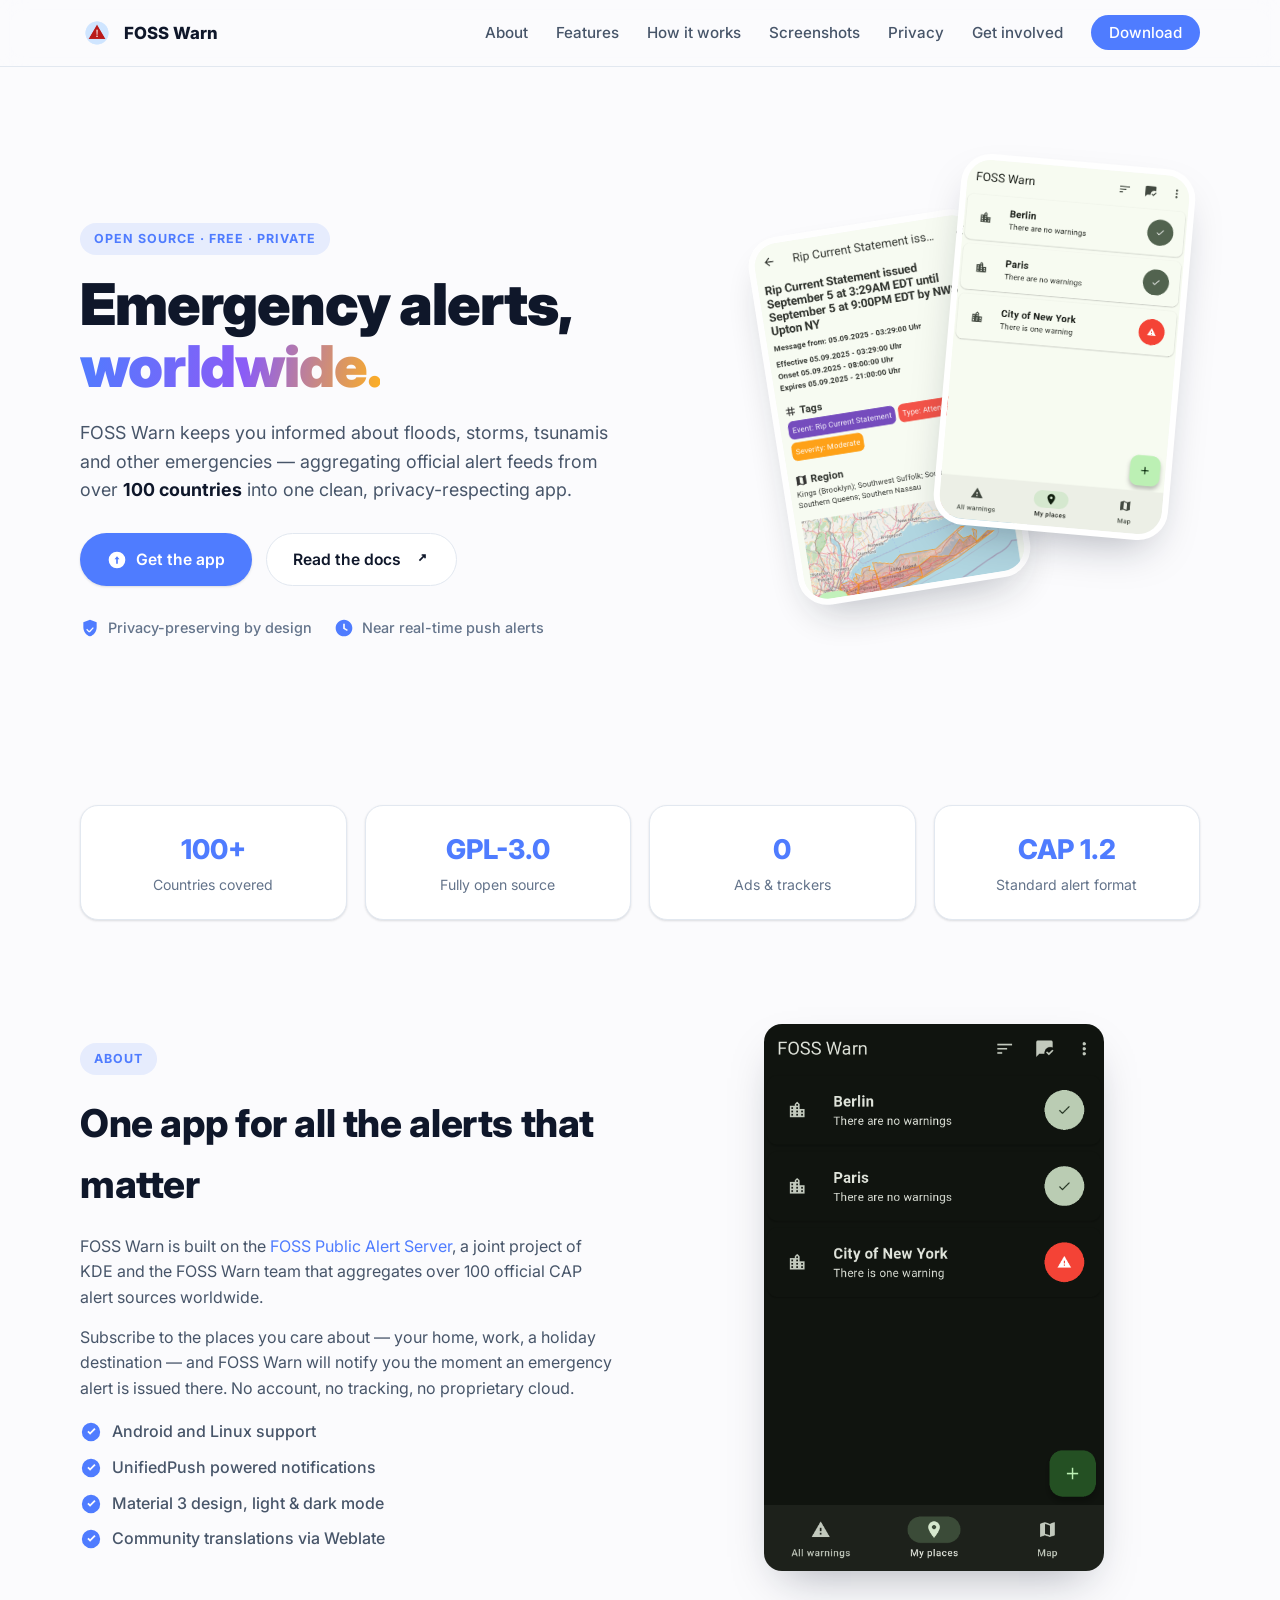
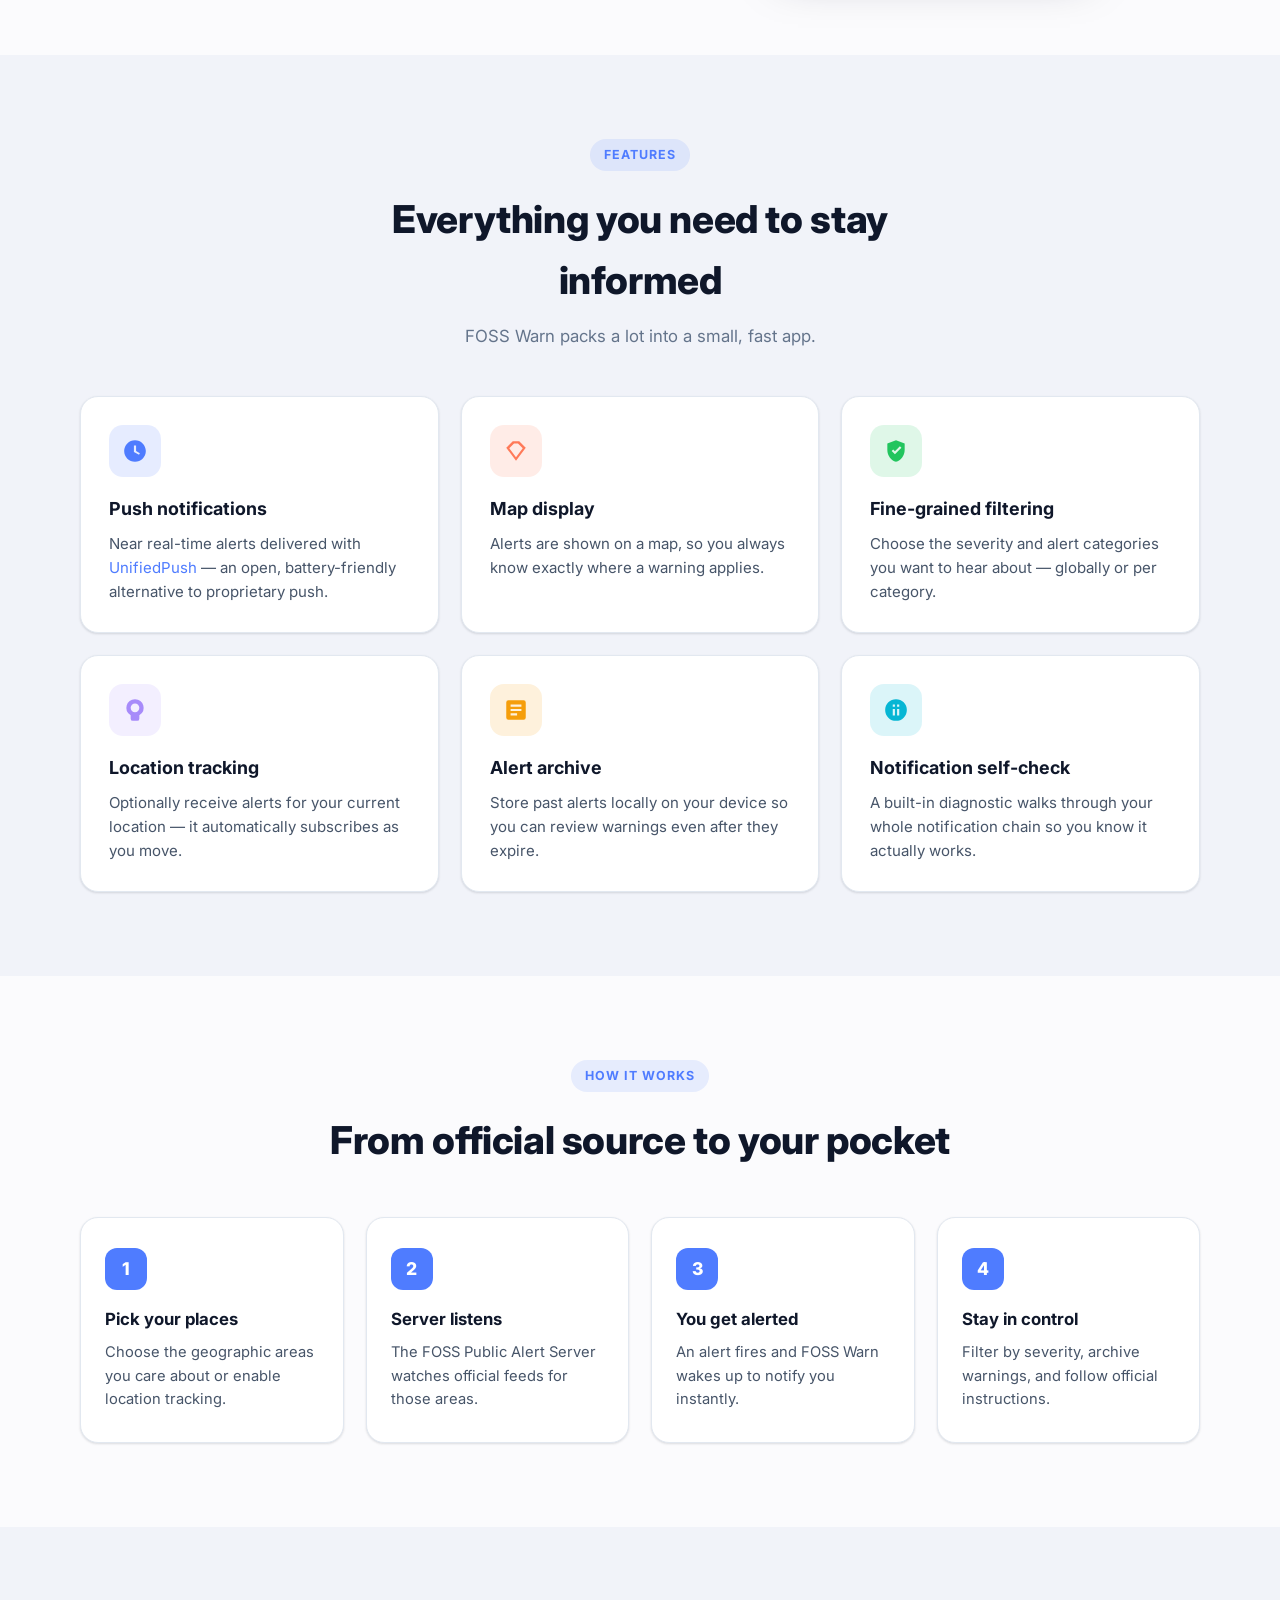
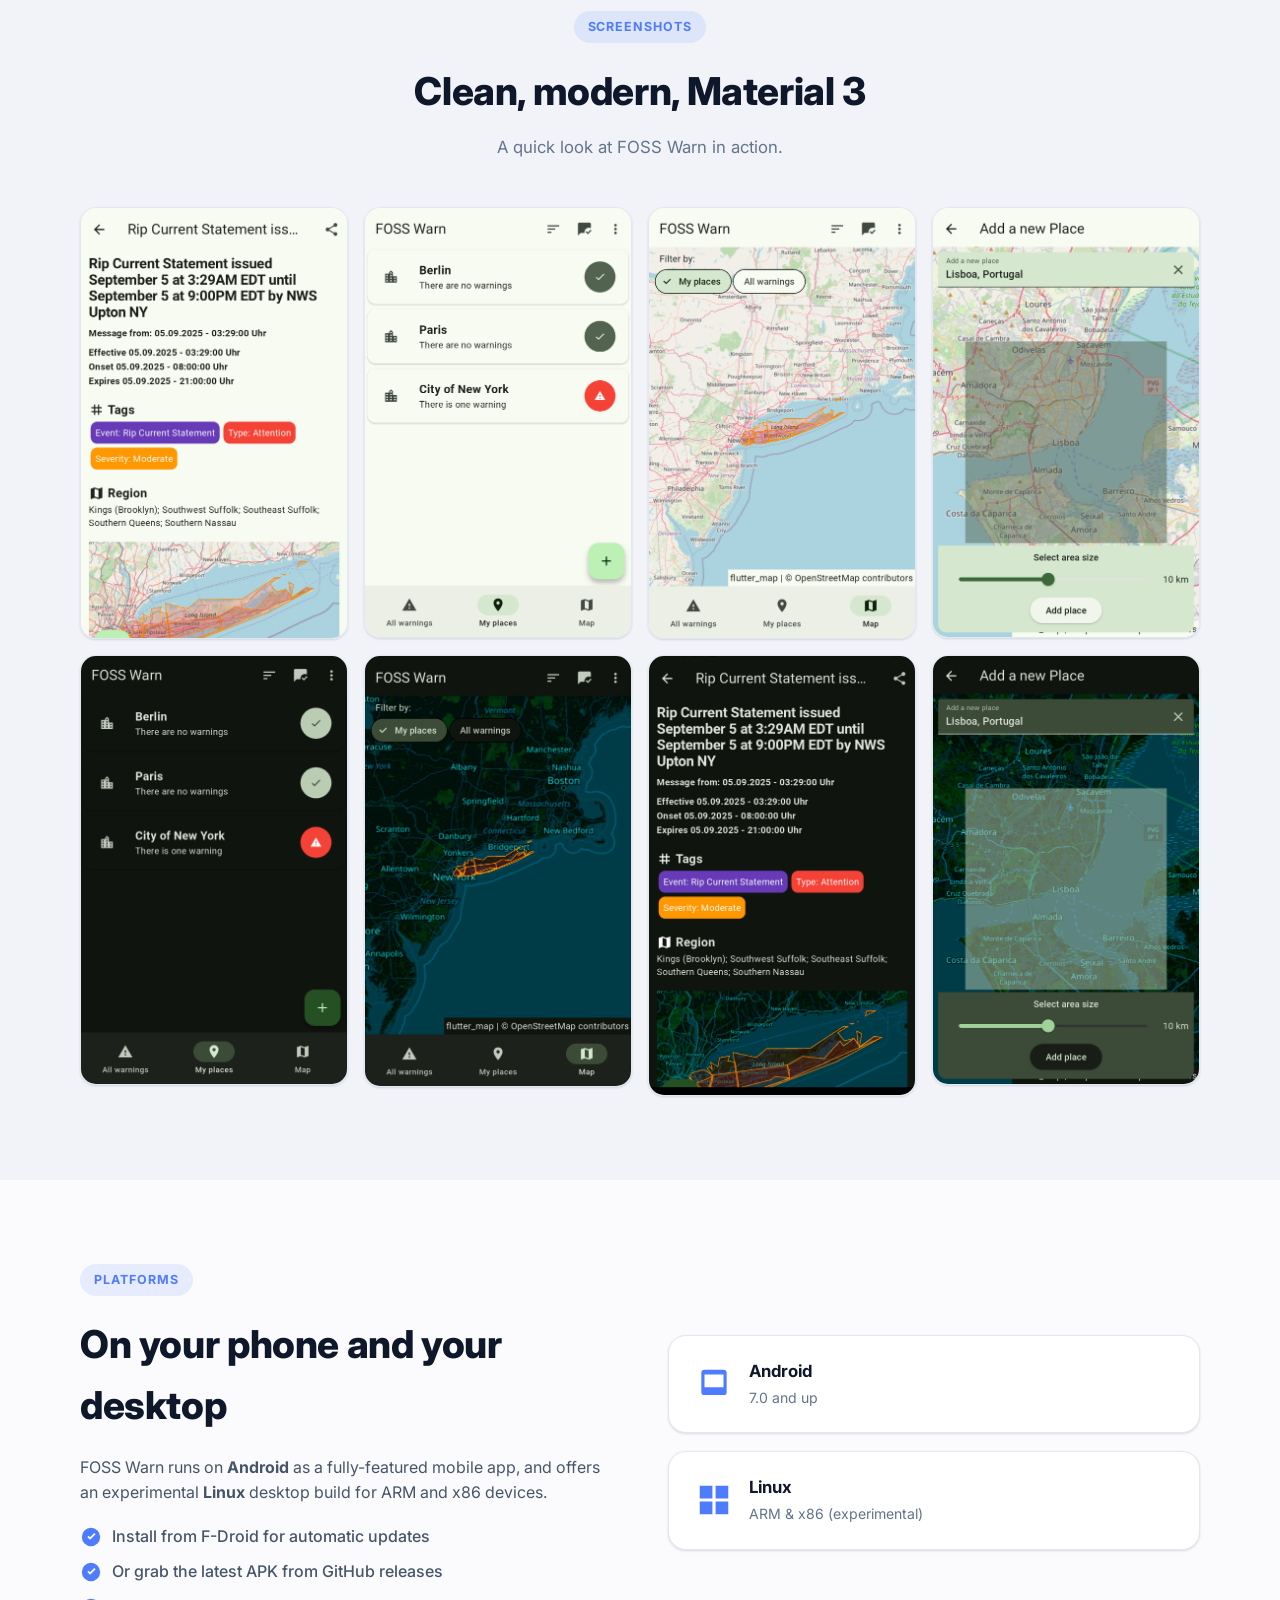
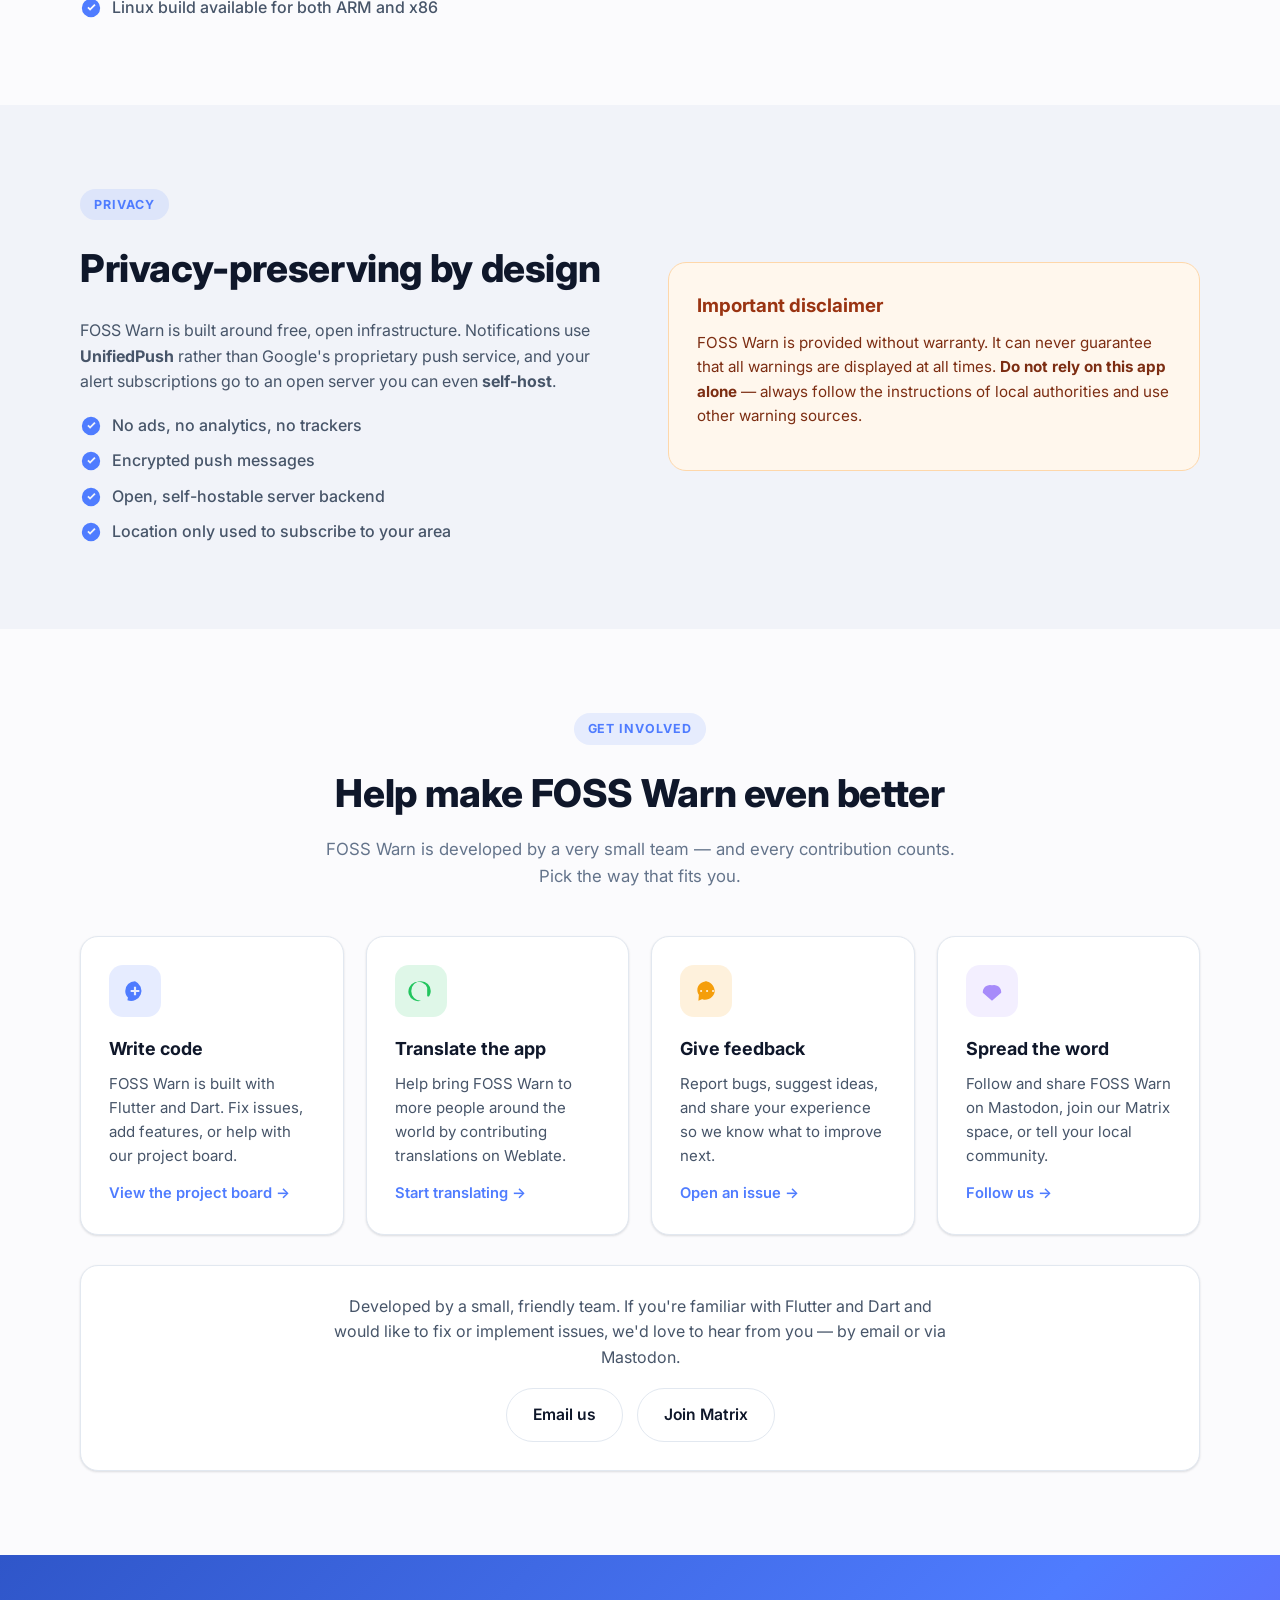
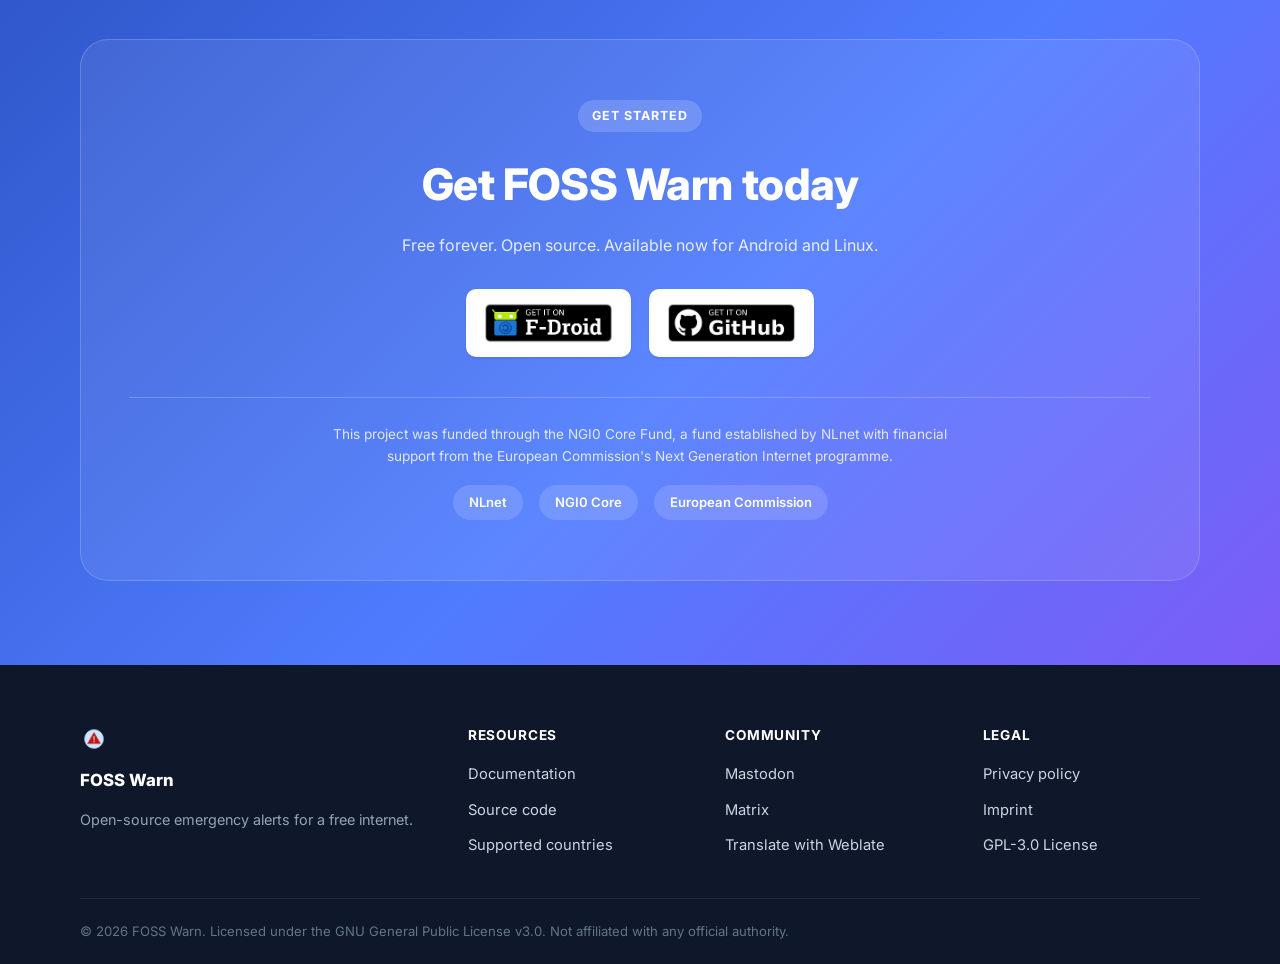
==== website/index.html @ 3a686492 "add static website about FOSS Warn" ====
<!DOCTYPE html>
<html lang="en">
<head>
  <meta charset="UTF-8" />
  <meta name="viewport" content="width=device-width, initial-scale=1.0" />
  <title>FOSS Warn — Emergency alerts, worldwide & open source</title>
  <meta name="description" content="FOSS Warn is a free, open-source app for Android and Linux that delivers emergency alerts from over 100 countries via the FOSS Public Alert Server." />
  <link rel="icon" type="image/png" href="assets/icon.png" />
  <link rel="stylesheet" href="styles.css" />
  <link rel="preconnect" href="https://fonts.googleapis.com" />
  <link rel="preconnect" href="https://fonts.gstatic.com" crossorigin />
  <link href="https://fonts.googleapis.com/css2?family=Inter:wght@400;500;600;700;800;900&display=swap" rel="stylesheet" />
</head>
<body>
  <a class="skip-link" href="#main">Skip to content</a>

  <header class="site-header" id="site-header">
    <nav class="nav container" aria-label="Primary">
      <a class="brand" href="#top">
        <img src="assets/icon.png" alt="FOSS Warn logo" width="34" height="34" />
        <span>FOSS&nbsp;Warn</span>
      </a>
      <button class="nav-toggle" id="nav-toggle" aria-expanded="false" aria-controls="nav-menu" aria-label="Toggle menu">
        <span></span><span></span><span></span>
      </button>
      <ul class="nav-menu" id="nav-menu">
        <li><a href="#about">About</a></li>
        <li><a href="#features">Features</a></li>
        <li><a href="#how-it-works">How it works</a></li>
        <li><a href="#screenshots">Screenshots</a></li>
        <li><a href="#privacy">Privacy</a></li>
        <li><a href="#involved">Get involved</a></li>
        <li><a href="#download" class="nav-cta">Download</a></li>
      </ul>
    </nav>
  </header>

  <main id="main">
    <!-- HERO -->
    <section class="hero" id="top">
      <div class="container hero-grid">
        <div class="hero-copy">
          <span class="eyebrow">Open source · Free · Private</span>
          <h1>Emergency alerts,<br /><span class="grad">worldwide.</span></h1>
          <p class="lede">
            FOSS Warn keeps you informed about floods, storms, tsunamis and other
            emergencies — aggregating official alert feeds from over
            <strong>100 countries</strong> into one clean, privacy-respecting app.
          </p>
          <div class="hero-actions">
            <a class="btn btn-primary" href="#download">
              <svg viewBox="0 0 24 24" aria-hidden="true"><path fill="currentColor" d="M12 2a10 10 0 1 0 0 20 10 10 0 0 0 0-20Zm1 14.5h-2V11H9l3-3.5L15 11h-2v5.5Z"/></svg>
              Get the app
            </a>
            <a class="btn btn-ghost" href="https://docs.fosswarn.org" target="_blank" rel="noopener">
              Read the docs
              <svg viewBox="0 0 24 24" aria-hidden="true"><path fill="currentColor" d="M14 5h5v5h-2V8.4l-5 5-1.4-1.4 5-5H14V5Z"/></svg>
            </a>
          </div>
          <ul class="hero-meta">
            <li><svg viewBox="0 0 24 24" aria-hidden="true"><path fill="currentColor" d="M12 2 4 5v6c0 5 3.4 9.7 8 11 4.6-1.3 8-6 8-11V5l-8-3Zm0 15h-1.5l-3-3 1-1 2.5 2.5 4.5-4.5 1 1L12 17Z"/></svg> Privacy-preserving by design</li>
            <li><svg viewBox="0 0 24 24" aria-hidden="true"><path fill="currentColor" d="M12 2C6.5 2 2 6.5 2 12s4.5 10 10 10 10-4.5 10-10S17.5 2 12 2Zm-1 5h2v5l3.5 2-.8 1.5L11 13V7Z"/></svg> Near real-time push alerts</li>
          </ul>
        </div>
        <div class="hero-visual" aria-hidden="true">
          <img src="assets/screenshots/shot_1.png" alt="" class="phone phone-back" />
          <img src="assets/screenshots/shot_2.png" alt="" class="phone phone-front" />
        </div>
      </div>
    </section>

    <!-- TICKER / TRUST BAR -->
    <section class="trust container">
      <div class="trust-item">
        <span class="trust-num">100+</span>
        <span class="trust-label">Countries covered</span>
      </div>
      <div class="trust-item">
        <span class="trust-num">GPL-3.0</span>
        <span class="trust-label">Fully open source</span>
      </div>
      <div class="trust-item">
        <span class="trust-num">0</span>
        <span class="trust-label">Ads & trackers</span>
      </div>
      <div class="trust-item">
        <span class="trust-num">CAP 1.2</span>
        <span class="trust-label">Standard alert format</span>
      </div>
    </section>

    <!-- ABOUT -->
    <section class="section" id="about">
      <div class="container split">
        <div class="split-copy">
          <span class="eyebrow">About</span>
          <h2>One app for all the alerts that matter</h2>
          <p>
            FOSS Warn is built on the
            <a href="https://invent.kde.org/webapps/foss-public-alert-server" target="_blank" rel="noopener">FOSS Public Alert Server</a>,
            a joint project of KDE and the FOSS Warn team that aggregates over
            100 official CAP alert sources worldwide.
          </p>
          <p>
            Subscribe to the places you care about — your home, work, a holiday
            destination — and FOSS Warn will notify you the moment an emergency
            alert is issued there. No account, no tracking, no proprietary cloud.
          </p>
          <ul class="check-list">
            <li>Android and Linux support</li>
            <li>UnifiedPush powered notifications</li>
            <li>Material 3 design, light & dark mode</li>
            <li>Community translations via Weblate</li>
          </ul>
        </div>
        <div class="split-visual">
          <img src="assets/screenshots/shot_5.png" alt="FOSS Warn showing the subscribed places list" />
        </div>
      </div>
    </section>

    <!-- FEATURES -->
    <section class="section section-alt" id="features">
      <div class="container">
        <div class="section-head">
          <span class="eyebrow">Features</span>
          <h2>Everything you need to stay informed</h2>
          <p>FOSS Warn packs a lot into a small, fast app.</p>
        </div>
        <div class="feature-grid">
          <article class="card">
            <div class="card-icon" style="--i:#4f7cff"><svg viewBox="0 0 24 24" aria-hidden="true"><path fill="currentColor" d="M12 2C6.5 2 2 6.5 2 12s4.5 10 10 10 10-4.5 10-10S17.5 2 12 2Zm-1 5h2v5l3.5 2-.8 1.5L11 13V7Z"/></svg></div>
            <h3>Push notifications</h3>
            <p>Near real-time alerts delivered with <a href="https://unifiedpush.org" target="_blank" rel="noopener">UnifiedPush</a> — an open, battery-friendly alternative to proprietary push.</p>
          </article>
          <article class="card">
            <div class="card-icon" style="--i:#ff7a59"><svg viewBox="0 0 24 24" aria-hidden="true"><path fill="currentColor" d="M9 3 3 9l9 12 9-12-6-6H9Zm1.2 2h3.6l4.4 4.4-6.2 8.3-6.2-8.3L10.2 5Z"/></svg></div>
            <h3>Map display</h3>
            <p>Alerts are shown on a map, so you always know exactly where a warning applies.</p>
          </article>
          <article class="card">
            <div class="card-icon" style="--i:#22c55e"><svg viewBox="0 0 24 24" aria-hidden="true"><path fill="currentColor" d="M12 2 4 5v6c0 5 3.4 9.7 8 11 4.6-1.3 8-6 8-11V5l-8-3Zm-1 13-3-3 1.4-1.4L11 12.2l4.6-4.6L17 9l-6 6Z"/></svg></div>
            <h3>Fine-grained filtering</h3>
            <p>Choose the severity and alert categories you want to hear about — globally or per category.</p>
          </article>
          <article class="card">
            <div class="card-icon" style="--i:#a78bfa"><svg viewBox="0 0 24 24" aria-hidden="true"><path fill="currentColor" d="M12 2a8 8 0 0 0-4 14.9V20a2 2 0 0 0 2 2h4a2 2 0 0 0 2-2v-3.1A8 8 0 0 0 12 2Zm0 4a4 4 0 1 1 0 8 4 4 0 0 1 0-8Z"/></svg></div>
            <h3>Location tracking</h3>
            <p>Optionally receive alerts for your current location — it automatically subscribes as you move.</p>
          </article>
          <article class="card">
            <div class="card-icon" style="--i:#f59e0b"><svg viewBox="0 0 24 24" aria-hidden="true"><path fill="currentColor" d="M5 3h14a2 2 0 0 1 2 2v14a2 2 0 0 1-2 2H5a2 2 0 0 1-2-2V5a2 2 0 0 1 2-2Zm2 6h10V7H7v2Zm0 4h10v-2H7v2Zm0 4h6v-2H7v2Z"/></svg></div>
            <h3>Alert archive</h3>
            <p>Store past alerts locally on your device so you can review warnings even after they expire.</p>
          </article>
          <article class="card">
            <div class="card-icon" style="--i:#06b6d4"><svg viewBox="0 0 24 24" aria-hidden="true"><path fill="currentColor" d="M12 2a10 10 0 1 0 10 10A10 10 0 0 0 12 2Zm-1 15h-2v-6h2v6Zm0-8h-2V7h2v2Zm4 8h-2v-6h2v6Zm0-8h-2V7h2v2Z"/></svg></div>
            <h3>Notification self-check</h3>
            <p>A built-in diagnostic walks through your whole notification chain so you know it actually works.</p>
          </article>
        </div>
      </div>
    </section>

    <!-- HOW IT WORKS -->
    <section class="section" id="how-it-works">
      <div class="container">
        <div class="section-head">
          <span class="eyebrow">How it works</span>
          <h2>From official source to your pocket</h2>
        </div>
        <ol class="steps">
          <li>
            <span class="step-num">1</span>
            <h3>Pick your places</h3>
            <p>Choose the geographic areas you care about or enable location tracking.</p>
          </li>
          <li>
            <span class="step-num">2</span>
            <h3>Server listens</h3>
            <p>The FOSS Public Alert Server watches official feeds for those areas.</p>
          </li>
          <li>
            <span class="step-num">3</span>
            <h3>You get alerted</h3>
            <p>An alert fires and FOSS Warn wakes up to notify you instantly.</p>
          </li>
          <li>
            <span class="step-num">4</span>
            <h3>Stay in control</h3>
            <p>Filter by severity, archive warnings, and follow official instructions.</p>
          </li>
        </ol>
      </div>
    </section>

    <!-- SCREENSHOTS -->
    <section class="section section-alt" id="screenshots">
      <div class="container">
        <div class="section-head">
          <span class="eyebrow">Screenshots</span>
          <h2>Clean, modern, Material 3</h2>
          <p>A quick look at FOSS Warn in action.</p>
        </div>
        <div class="gallery">
          <img src="assets/screenshots/shot_1.png" alt="Screenshot of FOSS Warn" loading="lazy" />
          <img src="assets/screenshots/shot_2.png" alt="Screenshot of FOSS Warn" loading="lazy" />
          <img src="assets/screenshots/shot_3.png" alt="Screenshot of FOSS Warn" loading="lazy" />
          <img src="assets/screenshots/shot_4.png" alt="Screenshot of FOSS Warn" loading="lazy" />
          <img src="assets/screenshots/shot_5.png" alt="Screenshot of FOSS Warn" loading="lazy" />
          <img src="assets/screenshots/shot_6.png" alt="Screenshot of FOSS Warn" loading="lazy" />
          <img src="assets/screenshots/shot_7.png" alt="Screenshot of FOSS Warn" loading="lazy" />
          <img src="assets/screenshots/shot_8.png" alt="Screenshot of FOSS Warn" loading="lazy" />
        </div>
      </div>
    </section>

    <!-- PLATFORMS -->
    <section class="section" id="platforms">
      <div class="container split">
        <div class="split-copy">
          <span class="eyebrow">Platforms</span>
          <h2>On your phone and your desktop</h2>
          <p>
            FOSS Warn runs on <strong>Android</strong> as a fully-featured mobile
            app, and offers an experimental <strong>Linux</strong> desktop build
            for ARM and x86 devices.
          </p>
          <ul class="check-list">
            <li>Install from F-Droid for automatic updates</li>
            <li>Or grab the latest APK from GitHub releases</li>
            <li>Linux build available for both ARM and x86</li>
          </ul>
        </div>
        <div class="platform-visual">
          <div class="platform-tile">
            <svg viewBox="0 0 24 24" aria-hidden="true"><path fill="currentColor" d="M6 3h12a2 2 0 0 1 2 2v12a2 2 0 0 1-2 2H6a2 2 0 0 1-2-2V5a2 2 0 0 1 2-2Zm0 3v8h12V6H6Z"/></svg>
            <div><strong>Android</strong><span>7.0 and up</span></div>
          </div>
          <div class="platform-tile">
            <svg viewBox="0 0 24 24" aria-hidden="true"><path fill="currentColor" d="M3 3h8v8H3V3Zm10 0h8v8h-8V3ZM3 13h8v8H3v-8Zm10 0h8v8h-8v-8Z"/></svg>
            <div><strong>Linux</strong><span>ARM & x86 (experimental)</span></div>
          </div>
        </div>
      </div>
    </section>

    <!-- PRIVACY -->
    <section class="section section-alt" id="privacy">
      <div class="container split">
        <div class="split-copy">
          <span class="eyebrow">Privacy</span>
          <h2>Privacy-preserving by design</h2>
          <p>
            FOSS Warn is built around free, open infrastructure. Notifications use
            <strong>UnifiedPush</strong> rather than Google's proprietary push
            service, and your alert subscriptions go to an open server you can
            even <strong>self-host</strong>.
          </p>
          <ul class="check-list">
            <li>No ads, no analytics, no trackers</li>
            <li>Encrypted push messages</li>
            <li>Open, self-hostable server backend</li>
            <li>Location only used to subscribe to your area</li>
          </ul>
        </div>
        <div class="split-copy">
          <div class="notice-card">
            <h3>Important disclaimer</h3>
            <p>
              FOSS Warn is provided without warranty. It can never guarantee that
              all warnings are displayed at all times. <strong>Do not rely on this
              app alone</strong> — always follow the instructions of local authorities
              and use other warning sources.
            </p>
          </div>
        </div>
      </div>
    </section>

    <!-- GET INVOLVED -->
    <section class="section" id="involved">
      <div class="container">
        <div class="section-head">
          <span class="eyebrow">Get involved</span>
          <h2>Help make FOSS Warn even better</h2>
          <p>FOSS Warn is developed by a very small team — and every contribution counts. Pick the way that fits you.</p>
        </div>
        <div class="involve-grid">
          <article class="card">
            <div class="card-icon" style="--i:#4f7cff"><svg viewBox="0 0 24 24" aria-hidden="true"><path fill="currentColor" d="M12 3a9 9 0 0 0-9 9c0 2.4 1 4.6 2.5 6.1L5 20.5A9 9 0 1 0 12 3Zm-4 8h3V8h2v3h3v2h-3v3h-2v-3H8v-2Z"/></svg></div>
            <h3>Write code</h3>
            <p>FOSS Warn is built with Flutter and Dart. Fix issues, add features, or help with our project board.</p>
            <a class="card-link" href="https://github.com/users/nucleus-ffm/projects/4" target="_blank" rel="noopener">View the project board →</a>
          </article>
          <article class="card">
            <div class="card-icon" style="--i:#22c55e"><svg viewBox="0 0 24 24" aria-hidden="true"><path fill="currentColor" d="M12 21a9 9 0 1 1 9-9c0 1.7-.5 3.2-1.3 4.5-.3.5-.9.8-1.4.6-.3-.1-.5-.4-.6-.8V9a9 9 0 1 0-5.7 12Z"/></svg></div>
            <h3>Translate the app</h3>
            <p>Help bring FOSS Warn to more people around the world by contributing translations on Weblate.</p>
            <a class="card-link" href="https://hosted.weblate.org/projects/foss-warn/" target="_blank" rel="noopener">Start translating →</a>
          </article>
          <article class="card">
            <div class="card-icon" style="--i:#f59e0b"><svg viewBox="0 0 24 24" aria-hidden="true"><path fill="currentColor" d="M13 3c-5 0-9 3.6-9 8 0 1.6.5 3.1 1.4 4.4L5 21l3.2-1.4c.7.3 1.5.4 2.8.4 5 0 9-3.6 9-8s-4-9-9-9ZM7.5 13a1 1 0 1 1 0-2 1 1 0 0 1 0 2Zm5.5 0a1 1 0 1 1 0-2 1 1 0 0 1 0 2Zm5.5 0a1 1 0 1 1 0-2 1 1 0 0 1 0 2Z"/></svg></div>
            <h3>Give feedback</h3>
            <p>Report bugs, suggest ideas, and share your experience so we know what to improve next.</p>
            <a class="card-link" href="https://github.com/nucleus-ffm/foss_warn/issues" target="_blank" rel="noopener">Open an issue →</a>
          </article>
          <article class="card">
            <div class="card-icon" style="--i:#a78bfa"><svg viewBox="0 0 24 24" aria-hidden="true"><path fill="currentColor" d="M12 21 3.5 13.5A6.5 6.5 0 0 1 12 6.8a6.5 6.5 0 0 1 8.5 6.7L12 21Z"/></svg></div>
            <h3>Spread the word</h3>
            <p>Follow and share FOSS Warn on Mastodon, join our Matrix space, or tell your local community.</p>
            <a class="card-link" href="https://social.tchncs.de/@foss_warn" target="_blank" rel="noopener">Follow us →</a>
          </article>
        </div>
        <div class="involve-note">
          <p>Developed by a small, friendly team. If you're familiar with Flutter and Dart and would like to fix or implement issues, we'd love to hear from you — by email or via Mastodon.</p>
          <div class="involve-contacts">
            <a class="btn btn-ghost" href="mailto:foss-warn@posteo.de">Email us</a>
            <a class="btn btn-ghost" href="https://matrix.to/#/#foss_warn:tchncs.de" target="_blank" rel="noopener">Join Matrix</a>
          </div>
        </div>
      </div>
    </section>

    <!-- DOWNLOAD -->
    <section class="section download" id="download">
      <div class="container download-card">
        <div class="download-copy">
          <span class="eyebrow">Get started</span>
          <h2>Get FOSS Warn today</h2>
          <p>Free forever. Open source. Available now for Android and Linux.</p>
        </div>
        <div class="download-actions">
          <a href="https://f-droid.org/packages/de.nucleus.foss_warn/" target="_blank" rel="noopener">
            <img src="assets/badge-fdroid.png" alt="Get it on F-Droid" class="store-badge" />
          </a>
          <a href="https://github.com/nucleus-ffm/foss_warn/releases" target="_blank" rel="noopener">
            <img src="assets/badge-github.png" alt="Get it on GitHub" class="store-badge" />
          </a>
        </div>
        <div class="funding">
          <p>This project was funded through the NGI0 Core Fund, a fund established by NLnet with financial support from the European Commission's Next Generation Internet programme.</p>
          <div class="funding-logos">
            <span>NLnet</span>
            <span>NGI0 Core</span>
            <span>European Commission</span>
          </div>
        </div>
      </div>
    </section>
  </main>

  <footer class="site-footer">
    <div class="container footer-grid">
      <div class="footer-brand">
        <img src="assets/icon.png" alt="FOSS Warn logo" width="28" height="28" />
        <span>FOSS Warn</span>
        <p>Open-source emergency alerts for a free internet.</p>
      </div>
      <div class="footer-col">
        <h4>Resources</h4>
        <ul>
          <li><a href="https://docs.fosswarn.org" target="_blank" rel="noopener">Documentation</a></li>
          <li><a href="https://github.com/nucleus-ffm/foss_warn" target="_blank" rel="noopener">Source code</a></li>
          <li><a href="https://alerts.kde.org/sources/status" target="_blank" rel="noopener">Supported countries</a></li>
        </ul>
      </div>
      <div class="footer-col">
        <h4>Community</h4>
        <ul>
          <li><a href="https://social.tchncs.de/@foss_warn" target="_blank" rel="noopener">Mastodon</a></li>
          <li><a href="https://matrix.to/#/#foss_warn:tchncs.de" target="_blank" rel="noopener">Matrix</a></li>
          <li><a href="https://hosted.weblate.org/projects/foss-warn/" target="_blank" rel="noopener">Translate with Weblate</a></li>
        </ul>
      </div>
      <div class="footer-col">
        <h4>Legal</h4>
        <ul>
          <li><a href="https://docs.fosswarn.org/legal/privacy_policy" target="_blank" rel="noopener">Privacy policy</a></li>
          <li><a href="https://docs.fosswarn.org/legal/imprint" target="_blank" rel="noopener">Imprint</a></li>
          <li><a href="https://github.com/nucleus-ffm/foss_warn/blob/main/LICENSE" target="_blank" rel="noopener">GPL-3.0 License</a></li>
        </ul>
      </div>
    </div>
    <div class="container footer-bottom">
      <p>© 2026 FOSS Warn. Licensed under the GNU General Public License v3.0. Not affiliated with any official authority.</p>
    </div>
  </footer>

  <script src="script.js"></script>
</body>
</html>
---- website/styles.css ----
:root {
  --bg: #fbfbfd;
  --bg-alt: #f1f3f9;
  --surface: #ffffff;
  --text: #0f172a;
  --text-soft: #475569;
  --muted: #64748b;
  --border: #e2e8f0;
  --brand: #4f7cff;
  --brand-dark: #2f56c9;
  --accent: #ffb020;
  --danger: #e11d48;
  --radius: 18px;
  --shadow-sm: 0 1px 2px rgba(15, 23, 42, .06), 0 1px 3px rgba(15, 23, 42, .08);
  --shadow-lg: 0 20px 45px -18px rgba(15, 23, 42, .35);
  --container: 1120px;
}

* { box-sizing: border-box; margin: 0; padding: 0; }

html { scroll-behavior: smooth; }

body {
  font-family: "Inter", system-ui, -apple-system, sans-serif;
  background: var(--bg);
  color: var(--text);
  line-height: 1.6;
  -webkit-font-smoothing: antialiased;
}

img { max-width: 100%; display: block; }
a { color: var(--brand); text-decoration: none; }
a:hover { text-decoration: underline; }

.container { width: min(var(--container), 92%); margin-inline: auto; }

.skip-link {
  position: absolute; left: -999px; top: 0; background: var(--brand); color: #fff;
  padding: 10px 16px; border-radius: 0 0 8px 0; z-index: 100;
}
.skip-link:focus { left: 0; }

/* ---------- Header ---------- */
.site-header {
  position: sticky; top: 0; z-index: 50;
  background: rgba(251, 251, 253, .82);
  backdrop-filter: blur(12px);
  border-bottom: 1px solid var(--border);
}
.site-header.scrolled { box-shadow: var(--shadow-sm); }
.nav { display: flex; align-items: center; justify-content: space-between; height: 66px; }
.brand { display: flex; align-items: center; gap: 10px; font-weight: 800; font-size: 1.05rem; color: var(--text); }
.brand:hover { text-decoration: none; }
.brand img { border-radius: 8px; }
.nav-menu { display: flex; align-items: center; gap: 28px; list-style: none; }
.nav-menu a { color: var(--text-soft); font-weight: 500; font-size: .95rem; }
.nav-menu a:hover { color: var(--text); text-decoration: none; }
.nav-cta {
  background: var(--brand); color: #fff !important; padding: 8px 18px;
  border-radius: 999px; font-weight: 600;
}
.nav-cta:hover { background: var(--brand-dark); }

.nav-toggle { display: none; background: none; border: 0; cursor: pointer; padding: 6px; }
.nav-toggle span { display: block; width: 22px; height: 2px; background: var(--text); margin: 5px 0; transition: .3s; }

/* ---------- Hero ---------- */
.hero { padding: 84px 0 60px; overflow: hidden; }
.hero-grid { display: grid; grid-template-columns: 1.15fr .85fr; gap: 48px; align-items: center; }
.eyebrow {
  display: inline-block; font-size: .78rem; font-weight: 700; letter-spacing: .08em;
  text-transform: uppercase; color: var(--brand); background: rgba(79, 124, 255, .12);
  padding: 6px 14px; border-radius: 999px; margin-bottom: 18px;
}
.hero h1 { font-size: clamp(2.4rem, 5vw, 3.6rem); line-height: 1.08; font-weight: 900; letter-spacing: -.02em; }
.grad { background: linear-gradient(100deg, var(--brand), #8b5cf6 55%, var(--accent)); -webkit-background-clip: text; background-clip: text; color: transparent; }
.lede { margin: 22px 0 28px; font-size: 1.12rem; color: var(--text-soft); max-width: 34rem; }
.lede strong { color: var(--text); }

.hero-actions { display: flex; gap: 14px; flex-wrap: wrap; }
.btn {
  display: inline-flex; align-items: center; gap: 9px; padding: 13px 26px;
  border-radius: 999px; font-weight: 600; font-size: .98rem; border: 1px solid transparent;
  transition: .2s; cursor: pointer;
}
.btn svg { width: 20px; height: 20px; }
.btn-primary { background: var(--brand); color: #fff; box-shadow: var(--shadow-sm); }
.btn-primary:hover { background: var(--brand-dark); text-decoration: none; transform: translateY(-1px); }
.btn-ghost { background: var(--surface); color: var(--text); border-color: var(--border); }
.btn-ghost:hover { border-color: var(--brand); color: var(--brand); text-decoration: none; }

.hero-meta { list-style: none; margin-top: 30px; display: flex; gap: 22px; flex-wrap: wrap; }
.hero-meta li { display: flex; align-items: center; gap: 8px; font-size: .9rem; color: var(--muted); font-weight: 500; }
.hero-meta svg { width: 20px; height: 20px; color: var(--brand); }

.hero-visual { position: relative; height: 560px; }
.phone {
  position: absolute; width: 235px; border-radius: 30px; box-shadow: var(--shadow-lg);
  border: 6px solid #fff; background: #fff;
}
.phone-back { left: 6%; top: 70px; transform: rotate(-9deg); opacity: .9; }
.phone-front { right: 4%; top: 10px; transform: rotate(5deg); z-index: 2; }

/* ---------- Trust bar ---------- */
.trust { display: grid; grid-template-columns: repeat(4, 1fr); gap: 18px; padding: 34px 0 20px; }
.trust-item { background: var(--surface); border: 1px solid var(--border); border-radius: var(--radius); padding: 22px; text-align: center; box-shadow: var(--shadow-sm); }
.trust-num { display: block; font-size: 1.7rem; font-weight: 800; color: var(--brand); }
.trust-label { color: var(--muted); font-size: .88rem; }

/* ---------- Sections ---------- */
.section { padding: 84px 0; }
.section-alt { background: var(--bg-alt); }
.section-head { text-align: center; max-width: 640px; margin: 0 auto 46px; }
.section-head h2 { font-size: clamp(1.7rem, 3vw, 2.4rem); font-weight: 800; letter-spacing: -.01em; margin-bottom: 12px; }
.section-head p { color: var(--muted); font-size: 1.05rem; }

.split { display: grid; grid-template-columns: 1fr 1fr; gap: 56px; align-items: center; }
.split-copy h2 { font-size: clamp(1.7rem, 3vw, 2.4rem); font-weight: 800; margin-bottom: 18px; letter-spacing: -.01em; }
.split-copy p { color: var(--text-soft); margin-bottom: 14px; }
.check-list { list-style: none; margin-top: 18px; display: grid; gap: 10px; }
.check-list li { display: flex; align-items: flex-start; gap: 10px; color: var(--text-soft); font-weight: 500; }
.check-list li::before {
  content: ""; flex: none; width: 22px; height: 22px; margin-top: 2px;
  background: url('data:image/svg+xml;utf8,<svg xmlns="http://www.w3.org/2000/svg" viewBox="0 0 24 24"><path fill="%234f7cff" d="M12 2a10 10 0 1 0 0 20 10 10 0 0 0 0-20Zm-1 13-3-3 1.4-1.4L11 12.2l4.6-4.6L17 9l-6 6Z"/></svg>') center/contain no-repeat;
}
.split-visual img { border-radius: var(--radius); box-shadow: var(--shadow-lg); max-width: 340px; margin-inline: auto; }

/* ---------- Feature grid ---------- */
.feature-grid { display: grid; grid-template-columns: repeat(3, 1fr); gap: 22px; }
.card {
  background: var(--surface); border: 1px solid var(--border); border-radius: var(--radius);
  padding: 28px; box-shadow: var(--shadow-sm); transition: .25s;
}
.card:hover { transform: translateY(-4px); box-shadow: var(--shadow-lg); }
.card-icon { width: 52px; height: 52px; border-radius: 14px; display: grid; place-items: center; color: var(--i, var(--brand)); background: color-mix(in srgb, var(--i, var(--brand)) 14%, transparent); margin-bottom: 18px; }
.card-icon svg { width: 26px; height: 26px; }
.card h3 { font-size: 1.12rem; margin-bottom: 8px; }
.card p { color: var(--text-soft); font-size: .94rem; }

/* ---------- Steps ---------- */
.steps { display: grid; grid-template-columns: repeat(4, 1fr); gap: 22px; counter-reset: step; }
.steps li { list-style: none; position: relative; background: var(--surface); border: 1px solid var(--border); border-radius: var(--radius); padding: 30px 24px; box-shadow: var(--shadow-sm); }
.step-num {
  display: grid; place-items: center; width: 42px; height: 42px; border-radius: 12px;
  background: var(--brand); color: #fff; font-weight: 800; font-size: 1.1rem; margin-bottom: 16px;
}
.steps h3 { font-size: 1.05rem; margin-bottom: 8px; }
.steps p { color: var(--text-soft); font-size: .92rem; }

/* ---------- Gallery ---------- */
.gallery { display: grid; grid-template-columns: repeat(4, 1fr); gap: 16px; }
.gallery img { border-radius: 16px; border: 1px solid var(--border); box-shadow: var(--shadow-sm); transition: .25s; }
.gallery img:hover { transform: scale(1.03); box-shadow: var(--shadow-lg); }

/* ---------- Platforms ---------- */
.platform-visual { display: grid; gap: 18px; }
.platform-tile {
  display: flex; align-items: center; gap: 16px; background: var(--surface);
  border: 1px solid var(--border); border-radius: var(--radius); padding: 22px 26px; box-shadow: var(--shadow-sm);
}
.platform-tile svg { width: 38px; height: 38px; color: var(--brand); }
.platform-tile strong { display: block; font-size: 1.05rem; }
.platform-tile span { color: var(--muted); font-size: .88rem; }

/* ---------- Privacy ---------- */
.notice-card { background: #fff7ed; border: 1px solid #fed7aa; border-radius: var(--radius); padding: 28px; }
.notice-card h3 { color: #9a3412; margin-bottom: 10px; }
.notice-card p { color: #7c2d12; font-size: .95rem; }

/* ---------- Get involved ---------- */
.involve-grid { display: grid; grid-template-columns: repeat(4, 1fr); gap: 22px; }
.involve-grid .card { display: flex; flex-direction: column; }
.involve-grid .card p { flex: 1; }
.card-link { display: inline-block; margin-top: 14px; font-weight: 600; font-size: .92rem; }
.involve-note {
  margin-top: 30px; text-align: center; background: var(--surface);
  border: 1px solid var(--border); border-radius: var(--radius);
  padding: 28px; box-shadow: var(--shadow-sm);
}
.involve-note p { color: var(--text-soft); max-width: 620px; margin: 0 auto 18px; }
.involve-contacts { display: flex; gap: 14px; justify-content: center; flex-wrap: wrap; }

/* ---------- Download ---------- */
.download { background: linear-gradient(135deg, #2f56c9 0%, #4f7cff 55%, #7c5cf6 100%); }
.download-card { background: rgba(255,255,255,.08); border: 1px solid rgba(255,255,255,.18); border-radius: 28px; padding: 60px 48px; text-align: center; }
.download-card .eyebrow { background: rgba(255,255,255,.16); color: #fff; }
.download-card h2 { font-size: clamp(1.9rem, 3.4vw, 2.8rem); font-weight: 800; color: #fff; letter-spacing: -.01em; }
.download-card p { color: rgba(255,255,255,.85); margin: 14px 0 30px; }
.download-actions { display: flex; gap: 18px; justify-content: center; flex-wrap: wrap; }
.store-badge {
  height: 68px; width: auto; border-radius: 10px; background: #fff; padding: 6px 10px;
  box-shadow: var(--shadow-sm); transition: .2s;
}
.store-badge:hover { transform: translateY(-3px) scale(1.02); box-shadow: var(--shadow-lg); }
.badge-text { display: flex; flex-direction: column; align-items: flex-start; line-height: 1.3; }
.funding { margin-top: 40px; border-top: 1px solid rgba(255,255,255,.2); padding-top: 26px; }
.funding p { font-size: .85rem; color: rgba(255,255,255,.8); max-width: 640px; margin: 0 auto 18px; }
.funding-logos { display: flex; gap: 16px; justify-content: center; flex-wrap: wrap; }
.funding-logos span { background: rgba(255,255,255,.14); color: #fff; padding: 7px 16px; border-radius: 999px; font-size: .82rem; font-weight: 600; }

/* ---------- Footer ---------- */
.site-footer { background: #0f172a; color: #cbd5e1; padding: 60px 0 0; }
.footer-grid { display: grid; grid-template-columns: 1.6fr 1fr 1fr 1fr; gap: 40px; padding-bottom: 40px; }
.footer-brand { display: flex; flex-direction: column; gap: 14px; align-items: flex-start; }
.footer-brand > span { display: flex; align-items: center; gap: 10px; font-weight: 800; font-size: 1.05rem; color: #fff; }
.footer-brand img { border-radius: 8px; }
.footer-brand p { font-size: .9rem; color: #94a3b8; max-width: 26rem; }
.footer-col h4 { color: #fff; font-size: .85rem; text-transform: uppercase; letter-spacing: .06em; margin-bottom: 14px; }
.footer-col ul { list-style: none; display: grid; gap: 10px; }
.footer-col a { color: #cbd5e1; font-size: .92rem; }
.footer-col a:hover { color: #fff; }
.footer-bottom { border-top: 1px solid #1e293b; padding: 22px 0; }
.footer-bottom p { font-size: .82rem; color: #64748b; }

/* ---------- Responsive ---------- */
@media (max-width: 900px) {
  .hero-grid, .split { grid-template-columns: 1fr; gap: 40px; }
  .hero-visual { height: 480px; }
  .feature-grid { grid-template-columns: repeat(2, 1fr); }
  .involve-grid { grid-template-columns: repeat(2, 1fr); }
  .steps { grid-template-columns: repeat(2, 1fr); }
  .gallery { grid-template-columns: repeat(2, 1fr); }
  .footer-grid { grid-template-columns: repeat(2, 1fr); }
  .trust { grid-template-columns: repeat(2, 1fr); }
}

@media (max-width: 600px) {
  .feature-grid, .steps, .gallery, .trust { grid-template-columns: 1fr; }
  .involve-grid { grid-template-columns: 1fr; }
  .footer-grid { grid-template-columns: 1fr; }
  .section { padding: 60px 0; }
  .download-card { padding: 40px 24px; }
  .nav-toggle { display: block; }
  .nav-menu {
    position: absolute; top: 66px; left: 0; right: 0; flex-direction: column;
    background: var(--surface); border-bottom: 1px solid var(--border); padding: 20px 8%;
    gap: 18px; align-items: flex-start; display: none;
  }
  .nav-menu.open { display: flex; }
}
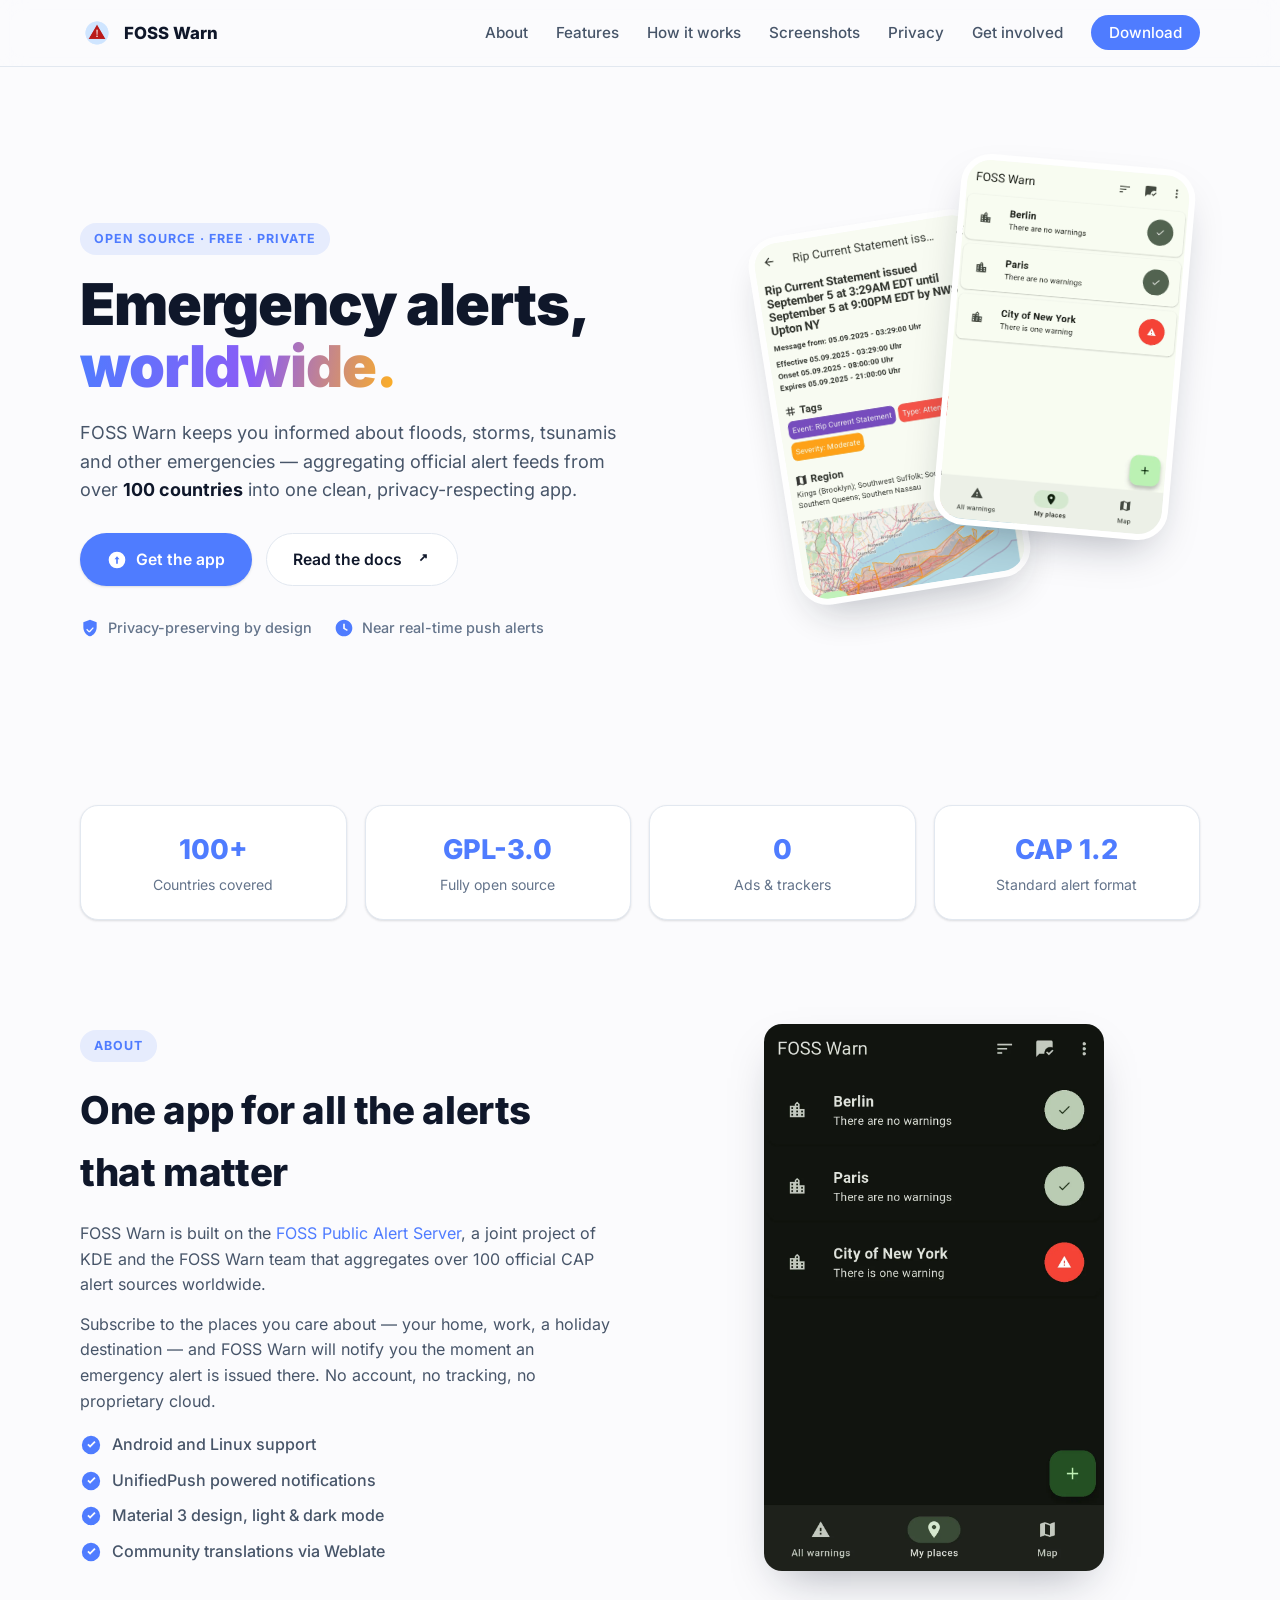
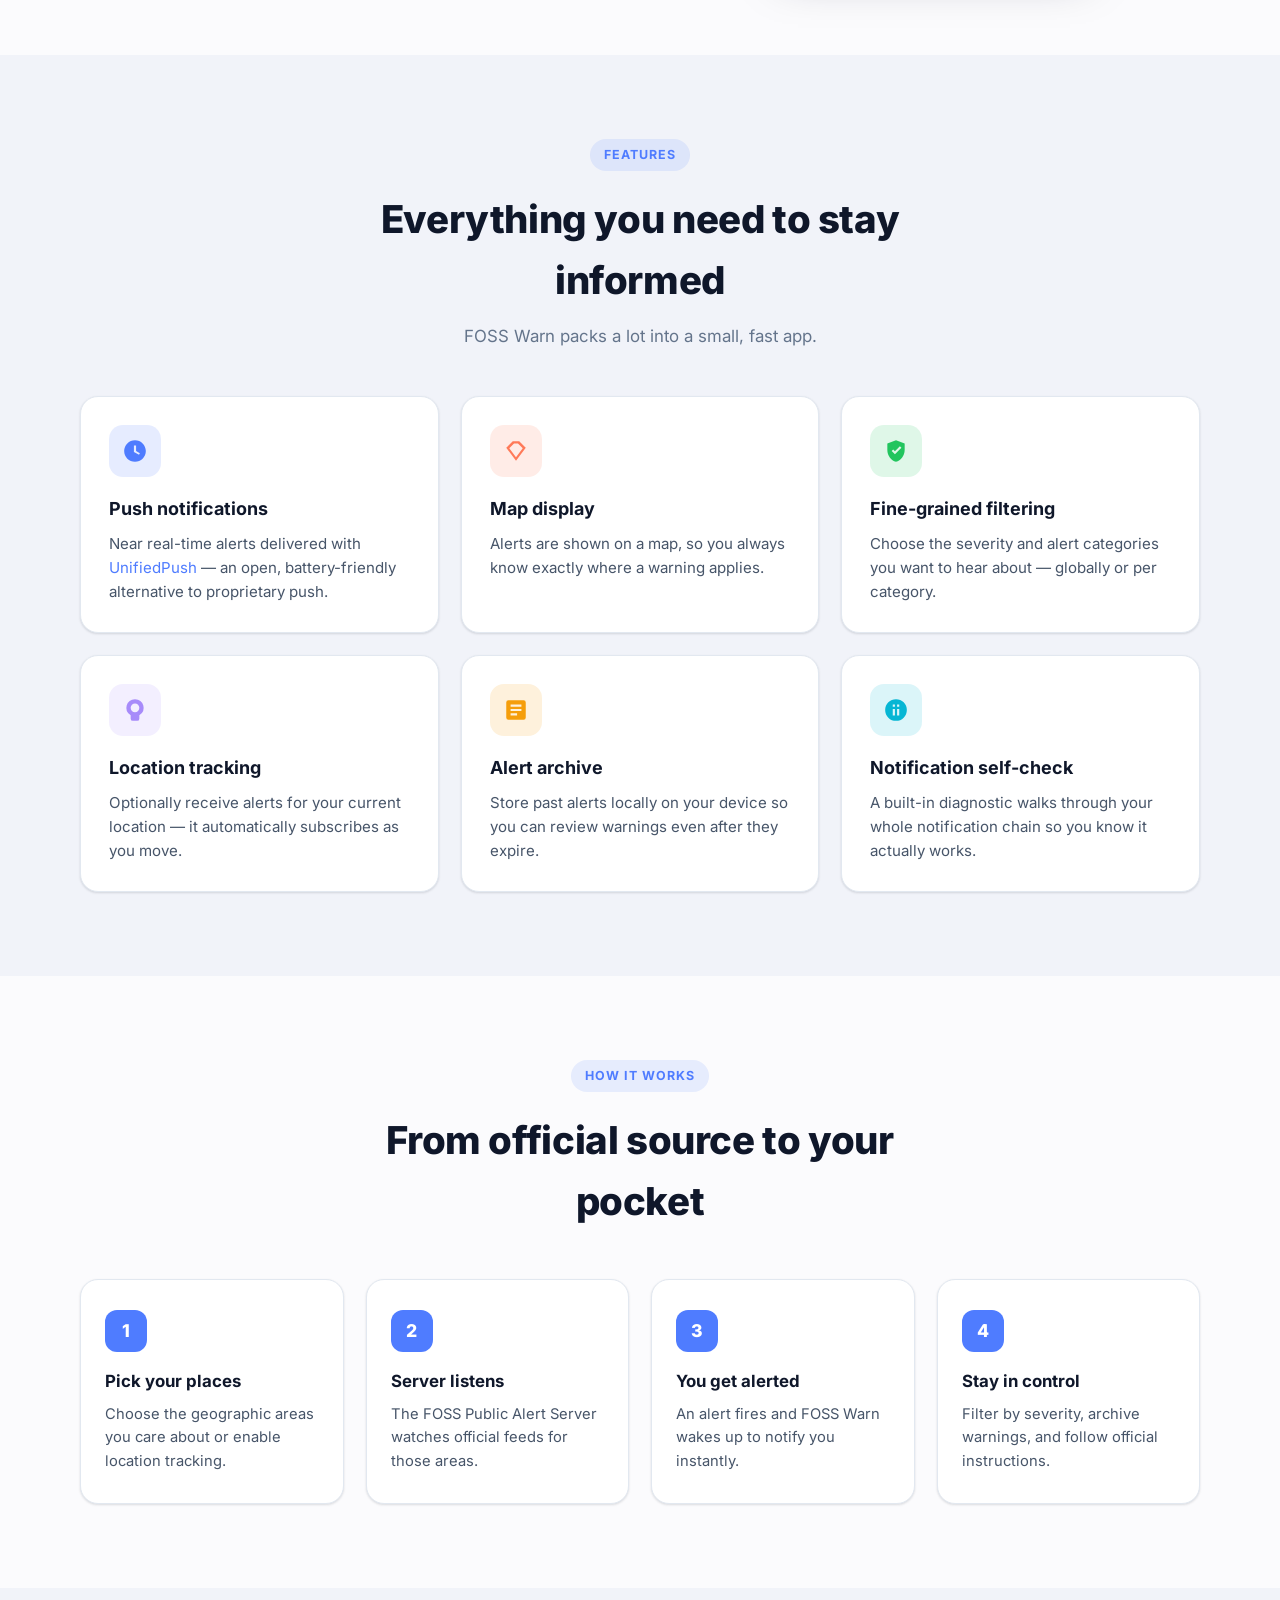
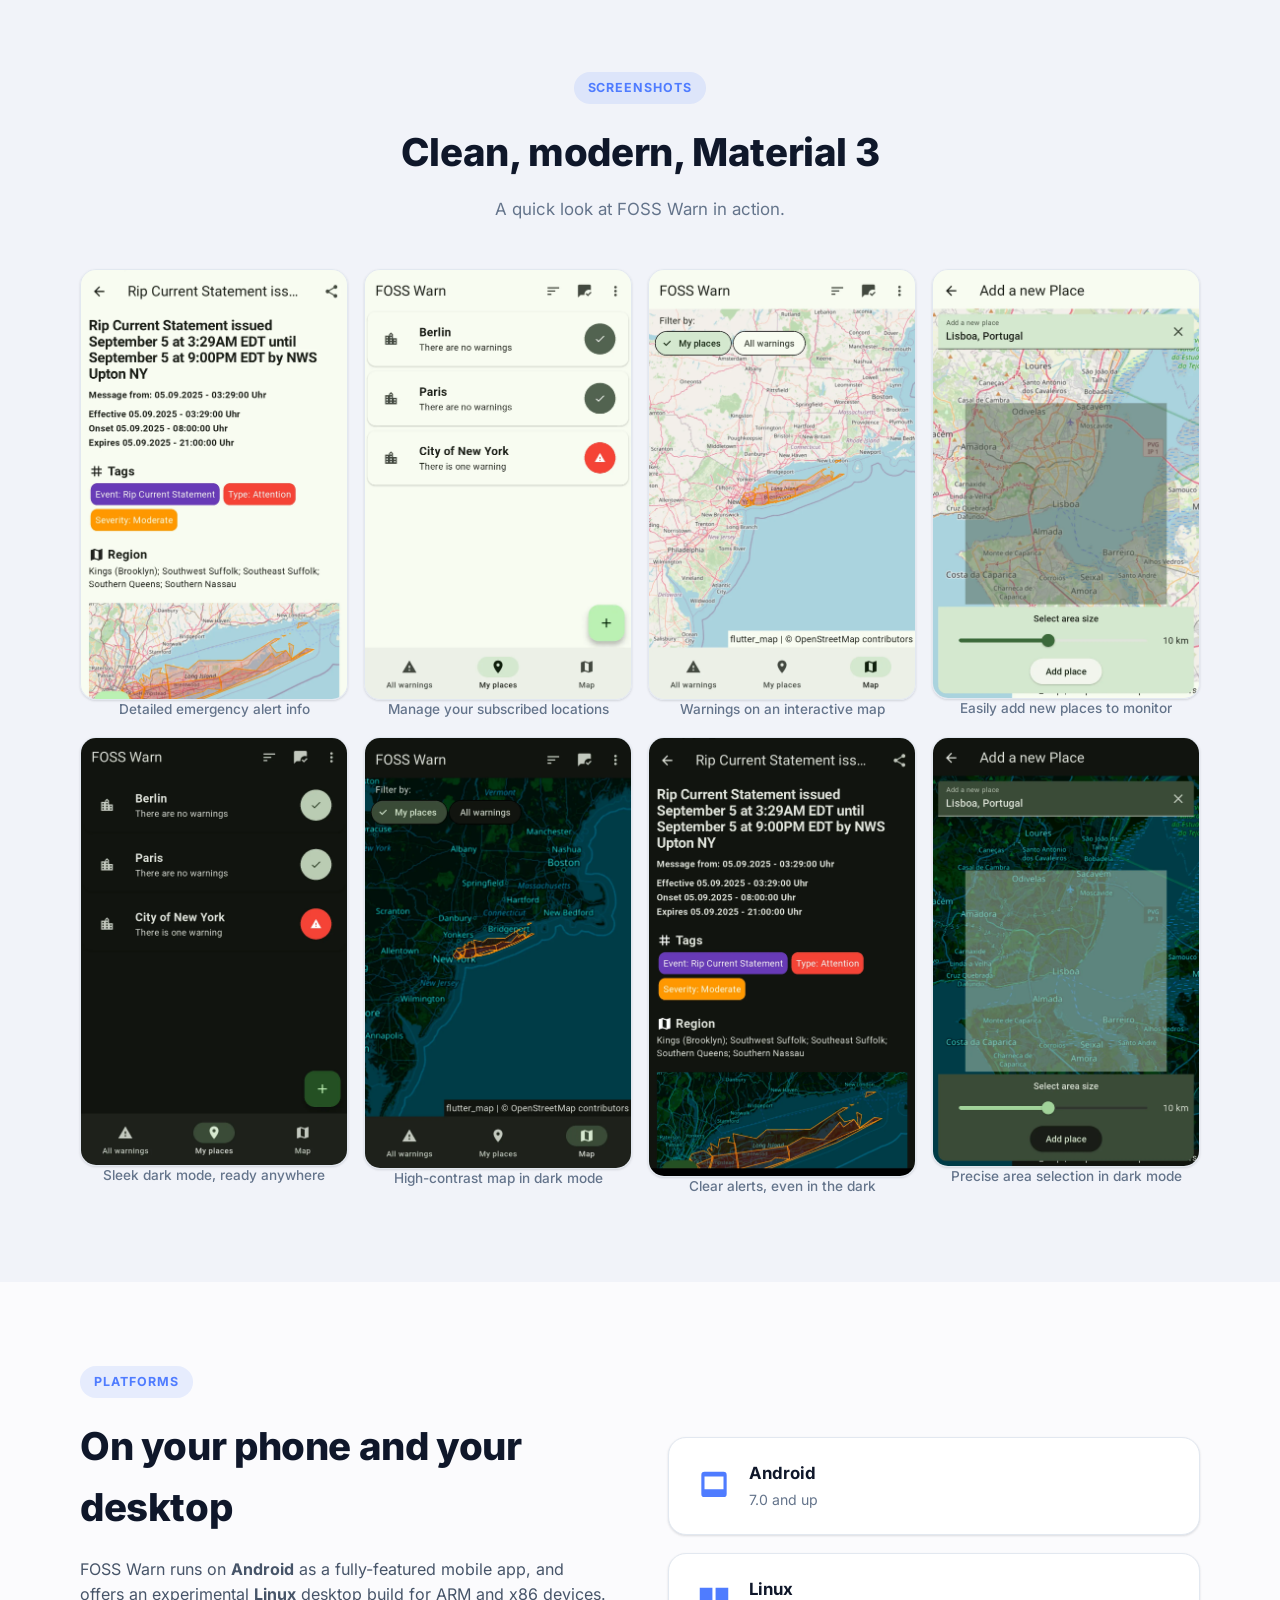
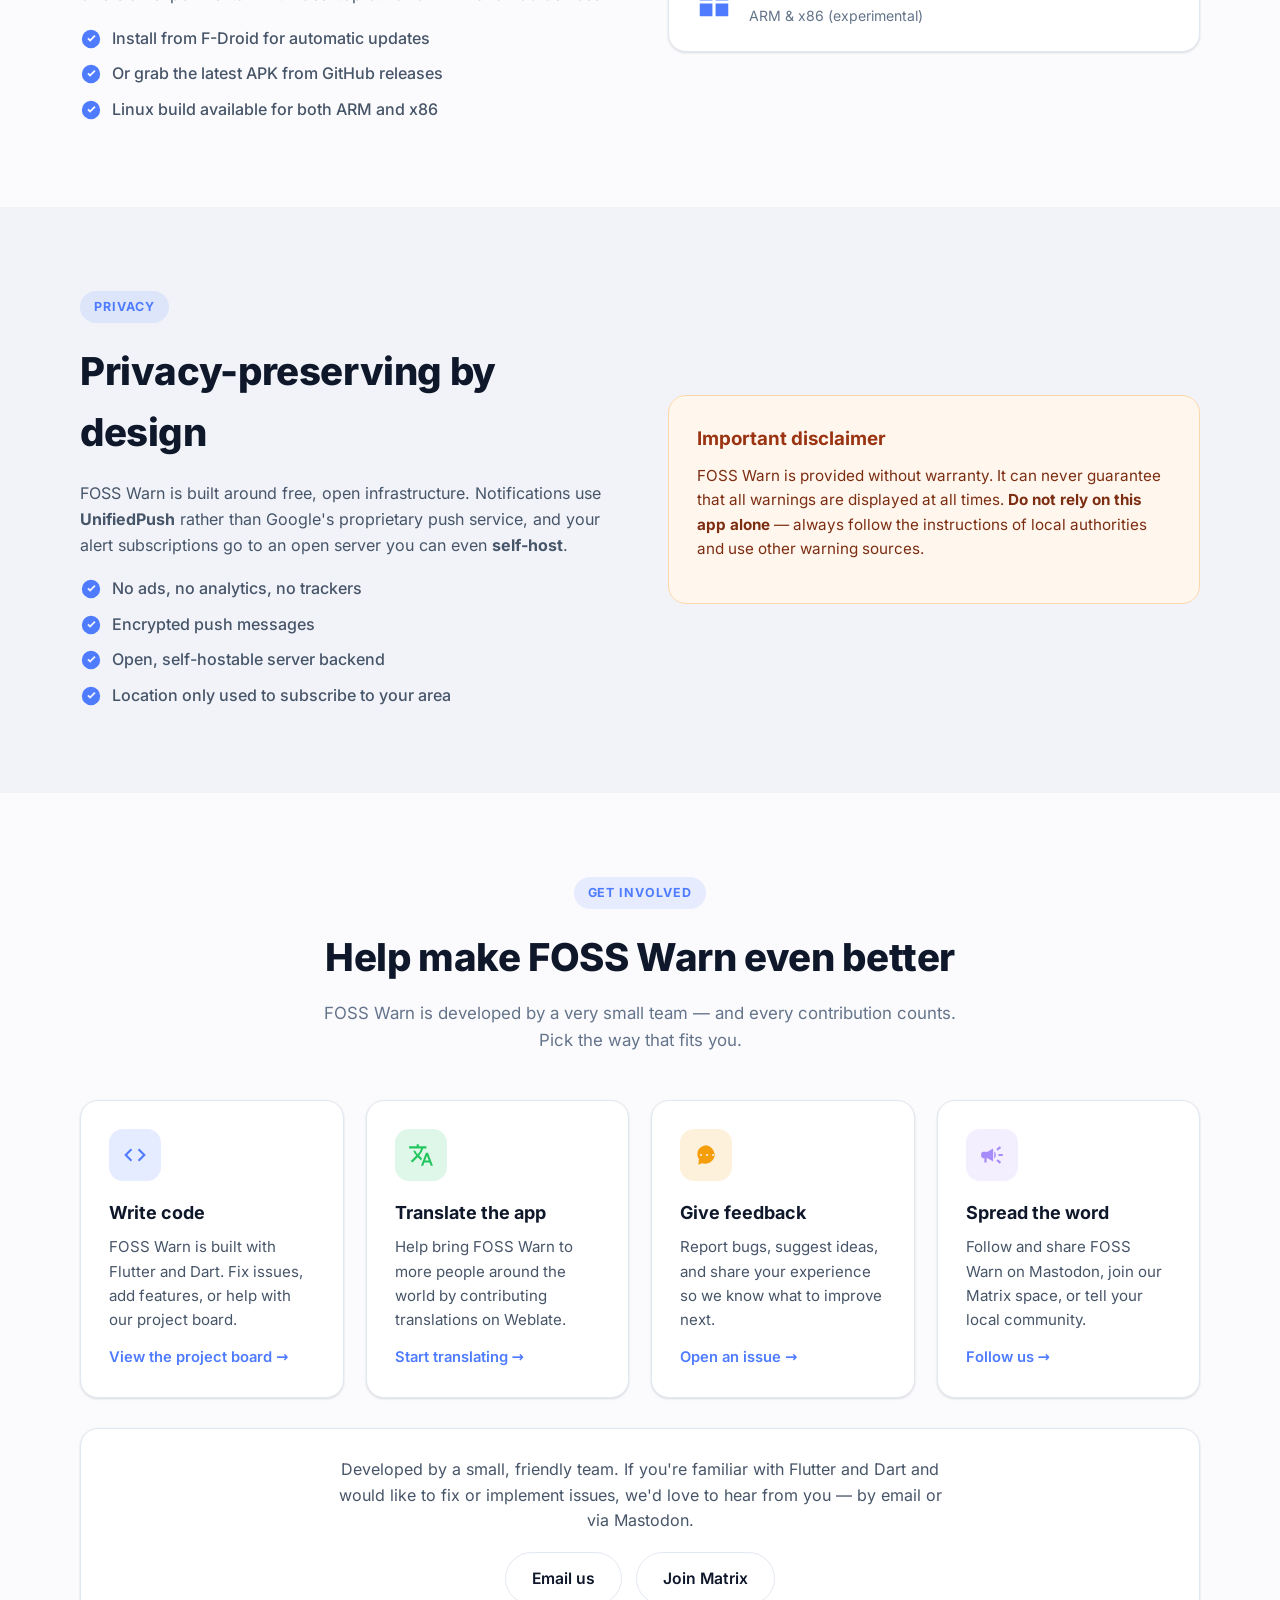
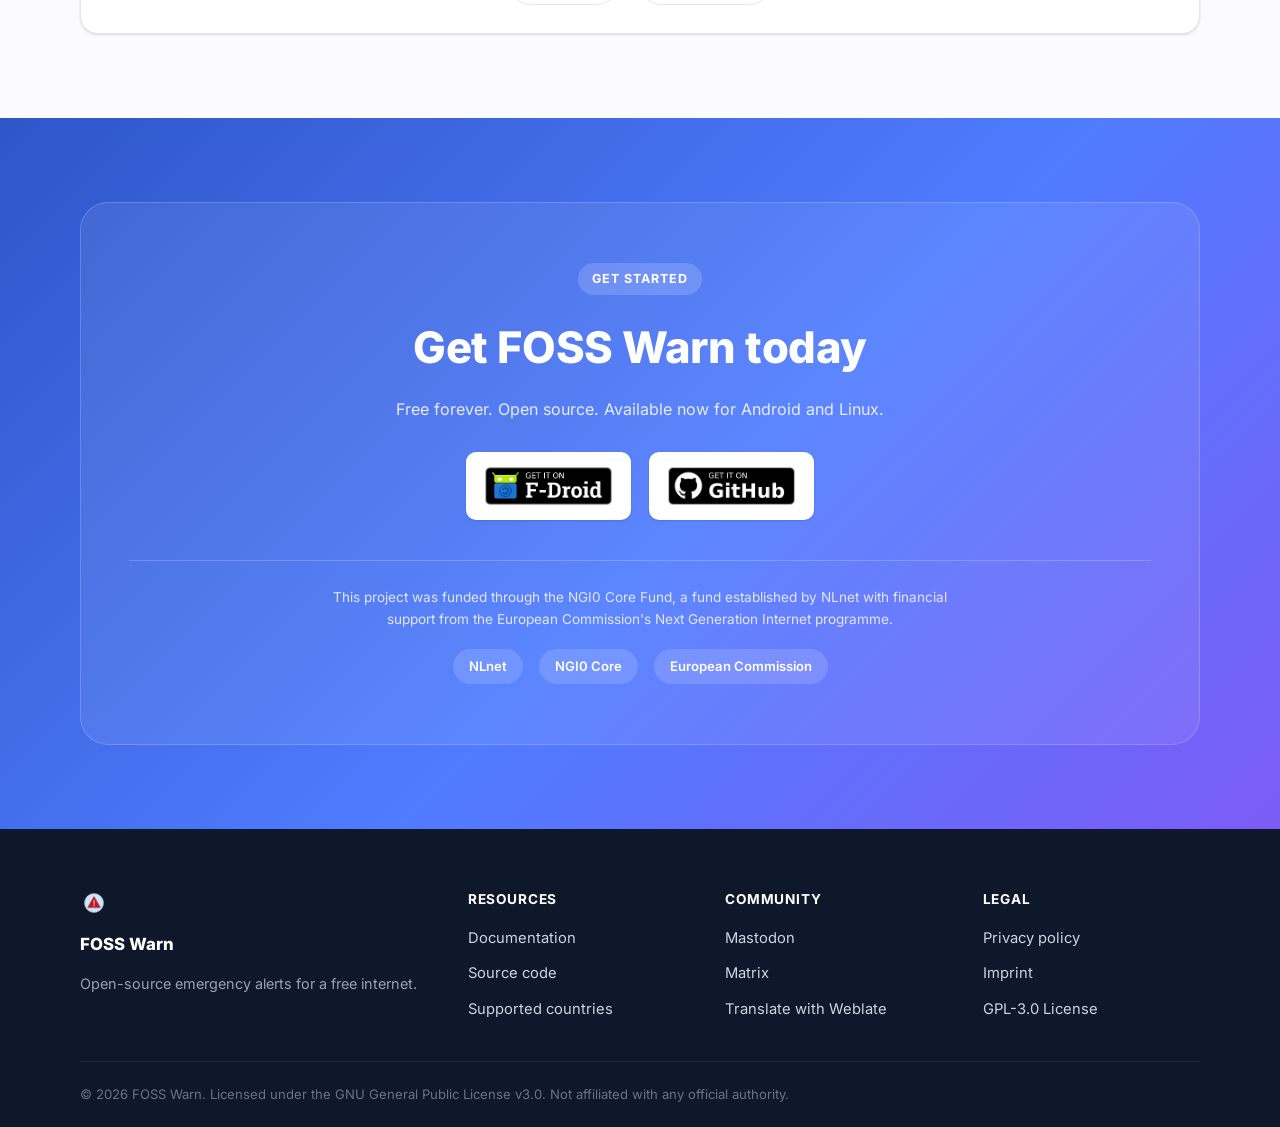
==== commit fec83993: "remove  connection to google fonts and add image gallery" ====
--- a/website/index.html
+++ b/website/index.html
@@ -7,11 +7,16 @@
   <meta name="description" content="FOSS Warn is a free, open-source app for Android and Linux that delivers emergency alerts from over 100 countries via the FOSS Public Alert Server." />
   <link rel="icon" type="image/png" href="assets/icon.png" />
   <link rel="stylesheet" href="styles.css" />
-  <link rel="preconnect" href="https://fonts.googleapis.com" />
-  <link rel="preconnect" href="https://fonts.gstatic.com" crossorigin />
-  <link href="https://fonts.googleapis.com/css2?family=Inter:wght@400;500;600;700;800;900&display=swap" rel="stylesheet" />
 </head>
 <body>
+  <!--
+    Material Design Icons (Apache-2.0) — used for the "Get involved" section's
+    three icons (code, translate, campaign). Source:
+    https://github.com/google/material-design-icons
+    Licensed under the Apache License, Version 2.0.
+    Icon paths may have been modified to fit the page's icon grid.
+    All other inline SVG icons on this page are original artwork.
+  -->
   <a class="skip-link" href="#main">Skip to content</a>
 
   <header class="site-header" id="site-header">
@@ -63,8 +68,8 @@
           </ul>
         </div>
         <div class="hero-visual" aria-hidden="true">
-          <img src="assets/screenshots/shot_1.png" alt="" class="phone phone-back" />
-          <img src="assets/screenshots/shot_2.png" alt="" class="phone phone-front" />
+          <img src="assets/screenshots/shot_1.webp" alt="" class="phone phone-back" />
+          <img src="assets/screenshots/shot_2.webp" alt="" class="phone phone-front" />
         </div>
       </div>
     </section>
@@ -114,7 +119,7 @@
           </ul>
         </div>
         <div class="split-visual">
-          <img src="assets/screenshots/shot_5.png" alt="FOSS Warn showing the subscribed places list" />
+          <img src="assets/screenshots/shot_5.webp" alt="FOSS Warn showing the subscribed places list" />
         </div>
       </div>
     </section>
@@ -202,16 +207,74 @@
           <h2>Clean, modern, Material 3</h2>
           <p>A quick look at FOSS Warn in action.</p>
         </div>
-        <div class="gallery">
-          <img src="assets/screenshots/shot_1.png" alt="Screenshot of FOSS Warn" loading="lazy" />
-          <img src="assets/screenshots/shot_2.png" alt="Screenshot of FOSS Warn" loading="lazy" />
-          <img src="assets/screenshots/shot_3.png" alt="Screenshot of FOSS Warn" loading="lazy" />
-          <img src="assets/screenshots/shot_4.png" alt="Screenshot of FOSS Warn" loading="lazy" />
-          <img src="assets/screenshots/shot_5.png" alt="Screenshot of FOSS Warn" loading="lazy" />
-          <img src="assets/screenshots/shot_6.png" alt="Screenshot of FOSS Warn" loading="lazy" />
-          <img src="assets/screenshots/shot_7.png" alt="Screenshot of FOSS Warn" loading="lazy" />
-          <img src="assets/screenshots/shot_8.png" alt="Screenshot of FOSS Warn" loading="lazy" />
-        </div>
+        <div class="gallery" id="gallery">
+          <button class="gallery-arrow gallery-arrow-prev" type="button" aria-label="Previous screenshot" aria-controls="gallery-track">
+            <svg viewBox="0 0 24 24" aria-hidden="true"><path fill="currentColor" d="M15 5 8 12l7 7 1.4-1.4L10.8 12l5.6-5.6L15 5Z"/></svg>
+          </button>
+          <ul class="gallery-track" id="gallery-track" tabindex="0" aria-label="FOSS Warn screenshots — swipe through or use the arrow keys">
+            <li class="gallery-slide">
+              <button class="gallery-btn" type="button" aria-label="View screenshot 1: detailed emergency alert info">
+                <img src="assets/screenshots/shot_1.webp" alt="FOSS Warn alert detail in light mode" loading="lazy" decoding="async" />
+                <span class="expand" aria-hidden="true"><svg viewBox="0 0 24 24"><path fill="currentColor" d="M5 5h5v2H7v3H5V5Zm9 0h5v5h-2V7h-3V5ZM5 14v5h5v-2H7v-3H5Zm12 0v3h-3v2h5v-5h-2Z"/></svg></span>
+              </button>
+              <p class="gallery-caption">Detailed emergency alert info</p>
+            </li>
+            <li class="gallery-slide">
+              <button class="gallery-btn" type="button" aria-label="View screenshot 2: list of subscribed places">
+                <img src="assets/screenshots/shot_2.webp" alt="FOSS Warn list of subscribed places in light mode" loading="lazy" decoding="async" />
+                <span class="expand" aria-hidden="true"><svg viewBox="0 0 24 24"><path fill="currentColor" d="M5 5h5v2H7v3H5V5Zm9 0h5v5h-2V7h-3V5ZM5 14v5h5v-2H7v-3H5Zm12 0v3h-3v2h5v-5h-2Z"/></svg></span>
+              </button>
+              <p class="gallery-caption">Manage your subscribed locations</p>
+            </li>
+            <li class="gallery-slide">
+              <button class="gallery-btn" type="button" aria-label="View screenshot 3: warnings on an interactive map">
+                <img src="assets/screenshots/shot_3.webp" alt="FOSS Warn map with warning areas in light mode" loading="lazy" decoding="async" />
+                <span class="expand" aria-hidden="true"><svg viewBox="0 0 24 24"><path fill="currentColor" d="M5 5h5v2H7v3H5V5Zm9 0h5v5h-2V7h-3V5ZM5 14v5h5v-2H7v-3H5Zm12 0v3h-3v2h5v-5h-2Z"/></svg></span>
+              </button>
+              <p class="gallery-caption">Warnings on an interactive map</p>
+            </li>
+            <li class="gallery-slide">
+              <button class="gallery-btn" type="button" aria-label="View screenshot 4: adding a new place">
+                <img src="assets/screenshots/shot_4.webp" alt="FOSS Warn adding a new place with the map in light mode" loading="lazy" decoding="async" />
+                <span class="expand" aria-hidden="true"><svg viewBox="0 0 24 24"><path fill="currentColor" d="M5 5h5v2H7v3H5V5Zm9 0h5v5h-2V7h-3V5ZM5 14v5h5v-2H7v-3H5Zm12 0v3h-3v2h5v-5h-2Z"/></svg></span>
+              </button>
+              <p class="gallery-caption">Easily add new places to monitor</p>
+            </li>
+            <li class="gallery-slide">
+              <button class="gallery-btn" type="button" aria-label="View screenshot 5: subscribed places in dark mode">
+                <img src="assets/screenshots/shot_5.webp" alt="FOSS Warn list of subscribed places in dark mode" loading="lazy" decoding="async" />
+                <span class="expand" aria-hidden="true"><svg viewBox="0 0 24 24"><path fill="currentColor" d="M5 5h5v2H7v3H5V5Zm9 0h5v5h-2V7h-3V5ZM5 14v5h5v-2H7v-3H5Zm12 0v3h-3v2h5v-5h-2Z"/></svg></span>
+              </button>
+              <p class="gallery-caption">Sleek dark mode, ready anywhere</p>
+            </li>
+            <li class="gallery-slide">
+              <button class="gallery-btn" type="button" aria-label="View screenshot 6: the map in dark mode">
+                <img src="assets/screenshots/shot_6.webp" alt="FOSS Warn map with warning areas in dark mode" loading="lazy" decoding="async" />
+                <span class="expand" aria-hidden="true"><svg viewBox="0 0 24 24"><path fill="currentColor" d="M5 5h5v2H7v3H5V5Zm9 0h5v5h-2V7h-3V5ZM5 14v5h5v-2H7v-3H5Zm12 0v3h-3v2h5v-5h-2Z"/></svg></span>
+              </button>
+              <p class="gallery-caption">High-contrast map in dark mode</p>
+            </li>
+            <li class="gallery-slide">
+              <button class="gallery-btn" type="button" aria-label="View screenshot 7: alert detail in dark mode">
+                <img src="assets/screenshots/shot_7.webp" alt="FOSS Warn alert detail in dark mode" loading="lazy" decoding="async" />
+                <span class="expand" aria-hidden="true"><svg viewBox="0 0 24 24"><path fill="currentColor" d="M5 5h5v2H7v3H5V5Zm9 0h5v5h-2V7h-3V5ZM5 14v5h5v-2H7v-3H5Zm12 0v3h-3v2h5v-5h-2Z"/></svg></span>
+              </button>
+              <p class="gallery-caption">Clear alerts, even in the dark</p>
+            </li>
+            <li class="gallery-slide">
+              <button class="gallery-btn" type="button" aria-label="View screenshot 8: adding a place in dark mode">
+                <img src="assets/screenshots/shot_8.webp" alt="FOSS Warn adding a new place with the map in dark mode" loading="lazy" decoding="async" />
+                <span class="expand" aria-hidden="true"><svg viewBox="0 0 24 24"><path fill="currentColor" d="M5 5h5v2H7v3H5V5Zm9 0h5v5h-2V7h-3V5ZM5 14v5h5v-2H7v-3H5Zm12 0v3h-3v2h5v-5h-2Z"/></svg></span>
+              </button>
+              <p class="gallery-caption">Precise area selection in dark mode</p>
+            </li>
+          </ul>
+          <button class="gallery-arrow gallery-arrow-next" type="button" aria-label="Next screenshot" aria-controls="gallery-track">
+            <svg viewBox="0 0 24 24" aria-hidden="true"><path fill="currentColor" d="M9 5l7 7-7 7-1.4-1.4 5.6-5.6-5.6-5.6L9 5Z"/></svg>
+          </button>
+          <div class="gallery-dots" id="gallery-dots" role="group" aria-label="Choose a screenshot"></div>
+        </div>
+        <p class="gallery-hint">Swipe to browse on mobile — <strong>tap an image</strong> to view it full size.</p>
       </div>
     </section>
 
@@ -288,13 +351,13 @@
         </div>
         <div class="involve-grid">
           <article class="card">
-            <div class="card-icon" style="--i:#4f7cff"><svg viewBox="0 0 24 24" aria-hidden="true"><path fill="currentColor" d="M12 3a9 9 0 0 0-9 9c0 2.4 1 4.6 2.5 6.1L5 20.5A9 9 0 1 0 12 3Zm-4 8h3V8h2v3h3v2h-3v3h-2v-3H8v-2Z"/></svg></div>
+            <div class="card-icon" style="--i:#4f7cff"><svg viewBox="0 0 24 24" aria-hidden="true"><path fill="currentColor" d="M9.4 16.6 4.8 12l4.6-4.6L8 6l-6 6 6 6 1.4-1.4zm5.2 0 4.6-4.6-4.6-4.6L16 6l6 6-6 6-1.4-1.4z"/></svg></div>
             <h3>Write code</h3>
             <p>FOSS Warn is built with Flutter and Dart. Fix issues, add features, or help with our project board.</p>
             <a class="card-link" href="https://github.com/users/nucleus-ffm/projects/4" target="_blank" rel="noopener">View the project board →</a>
           </article>
           <article class="card">
-            <div class="card-icon" style="--i:#22c55e"><svg viewBox="0 0 24 24" aria-hidden="true"><path fill="currentColor" d="M12 21a9 9 0 1 1 9-9c0 1.7-.5 3.2-1.3 4.5-.3.5-.9.8-1.4.6-.3-.1-.5-.4-.6-.8V9a9 9 0 1 0-5.7 12Z"/></svg></div>
+            <div class="card-icon" style="--i:#22c55e"><svg viewBox="0 0 24 24" aria-hidden="true"><path fill="currentColor" d="m12.87 15.07-2.54-2.51.03-.03A17.52 17.52 0 0 0 14.07 6H17V4h-7V2H8v2H1v1.99h11.17C11.5 7.92 10.44 9.75 9 11.35 8.07 10.32 7.3 9.19 6.69 8h-2c.73 1.63 1.73 3.17 2.98 4.56l-5.09 5.02L4 19l5-5 3.11 3.11.76-2.04zM18.5 10h-2L12 22h2l1.12-3h4.75L21 22h2l-4.5-12zm-2.62 7 1.62-4.33L19.12 17h-3.24z"/></svg></div>
             <h3>Translate the app</h3>
             <p>Help bring FOSS Warn to more people around the world by contributing translations on Weblate.</p>
             <a class="card-link" href="https://hosted.weblate.org/projects/foss-warn/" target="_blank" rel="noopener">Start translating →</a>
@@ -306,7 +369,7 @@
             <a class="card-link" href="https://github.com/nucleus-ffm/foss_warn/issues" target="_blank" rel="noopener">Open an issue →</a>
           </article>
           <article class="card">
-            <div class="card-icon" style="--i:#a78bfa"><svg viewBox="0 0 24 24" aria-hidden="true"><path fill="currentColor" d="M12 21 3.5 13.5A6.5 6.5 0 0 1 12 6.8a6.5 6.5 0 0 1 8.5 6.7L12 21Z"/></svg></div>
+            <div class="card-icon" style="--i:#a78bfa"><svg viewBox="0 0 24 24" aria-hidden="true"><path fill="currentColor" d="M18 11v2h4v-2h-4zm-2 6.61c.96.71 2.21 1.65 3.2 2.39.4-.53.8-1.07 1.2-1.6-.99-.74-2.24-1.68-3.2-2.4-.4.54-.8 1.08-1.2 1.61zM20.4 5.6c-.4-.53-.8-1.07-1.2-1.6-.99.74-2.24 1.68-3.2 2.4.4.53.8 1.07 1.2 1.6.96-.72 2.21-1.65 3.2-2.4zM4 9c-1.1 0-2 .9-2 2v2c0 1.1.9 2 2 2h1v4h2v-4h1l5 3V6L8 9H4zm11.5 3c0-1.33-.58-2.53-1.5-3.35v6.69c.92-.81 1.5-2.01 1.5-3.34z"/></svg></div>
             <h3>Spread the word</h3>
             <p>Follow and share FOSS Warn on Mastodon, join our Matrix space, or tell your local community.</p>
             <a class="card-link" href="https://social.tchncs.de/@foss_warn" target="_blank" rel="noopener">Follow us →</a>
@@ -387,6 +450,40 @@
     </div>
   </footer>
 
+  <!-- Lightbox -->
+  <div class="lightbox" id="lightbox" role="dialog" aria-modal="true" aria-label="Screenshot viewer" hidden>
+    <div class="lightbox-stage" id="lightbox-stage">
+      <img class="lightbox-img" id="lightbox-img" alt="" />
+    </div>
+    <button class="lightbox-btn lightbox-close" id="lb-close" type="button" aria-label="Close viewer">
+      <svg viewBox="0 0 24 24" aria-hidden="true"><path fill="currentColor" d="M6.4 5 12 10.6 17.6 5 19 6.4 13.4 12 19 17.6 17.6 19 12 13.4 6.4 19 5 17.6 10.6 12 5 6.4 6.4 5Z"/></svg>
+    </button>
+    <button class="lightbox-btn lightbox-nav lightbox-prev" id="lb-prev" type="button" aria-label="Previous screenshot">
+      <svg viewBox="0 0 24 24" aria-hidden="true"><path fill="currentColor" d="M15 5 8 12l7 7 1.4-1.4L10.8 12l5.6-5.6L15 5Z"/></svg>
+    </button>
+    <button class="lightbox-btn lightbox-nav lightbox-next" id="lb-next" type="button" aria-label="Next screenshot">
+      <svg viewBox="0 0 24 24" aria-hidden="true"><path fill="currentColor" d="M9 5l7 7-7 7-1.4-1.4 5.6-5.6-5.6-5.6L9 5Z"/></svg>
+    </button>
+    <div class="lightbox-zoombar" role="group" aria-label="Zoom controls">
+      <button class="lightbox-btn" id="lb-zoom-out" type="button" aria-label="Zoom out">
+        <svg viewBox="0 0 24 24" aria-hidden="true"><path fill="currentColor" d="M5 11h14v2H5z"/></svg>
+      </button>
+      <span class="lightbox-zoom-label" id="lb-zoom-label">Fit</span>
+      <button class="lightbox-btn" id="lb-zoom-in" type="button" aria-label="Zoom in">
+        <svg viewBox="0 0 24 24" aria-hidden="true"><path fill="currentColor" d="M11 5h2v6h6v2h-6v6h-2v-6H5v-2h6V5Z"/></svg>
+      </button>
+      <button class="lightbox-btn lightbox-fit" id="lb-zoom-reset" type="button">Fit</button>
+      <button class="lightbox-btn lightbox-max" id="lb-fullscreen" type="button" aria-label="Maximize viewer (fullscreen)" aria-pressed="false">
+        <svg viewBox="0 0 24 24" aria-hidden="true"><path fill="currentColor" d="M5 5h5v2H7v3H5V5Zm9 0h5v5h-2V7h-3V5ZM5 14v5h5v-2H7v-3H5Zm12 0v3h-3v2h5v-5h-2Z"/></svg>
+      </button>
+    </div>
+    <div class="lightbox-meta">
+      <span class="lightbox-counter" id="lb-counter" aria-live="polite">1 / 8</span>
+      <div class="lightbox-dots" id="lb-dots" role="group" aria-label="Choose a screenshot"></div>
+      <span class="lightbox-caption" id="lb-caption"></span>
+    </div>
+  </div>
+
   <script src="script.js"></script>
 </body>
 </html>
--- a/website/styles.css
+++ b/website/styles.css
@@ -18,6 +18,67 @@
 
 * { box-sizing: border-box; margin: 0; padding: 0; }
 
+/* Self-hosted Inter (SIL Open Font License 1.1) — no external requests.
+   Copyright (c) 2016 The Inter Project Authors.
+   See fonts/LICENSE.txt (assets/fonts/LICENSE.txt) for the full license.
+   "Inter" is a Reserved Font Name; the bundled files are unmodified. */
+@font-face {
+  font-family: "Inter";
+  font-style: normal;
+  font-weight: 400 900;
+  font-display: swap;
+  src: url("assets/fonts/inter-latin.woff2") format("woff2");
+  unicode-range: U+0000-00FF, U+0131, U+0152-0153, U+02BB-02BC, U+02C6, U+02DA, U+02DC, U+0304, U+0308, U+0329, U+2000-206F, U+20AC, U+2122, U+2191, U+2193, U+2212, U+2215, U+FEFF, U+FFFD;
+}
+@font-face {
+  font-family: "Inter";
+  font-style: normal;
+  font-weight: 400 900;
+  font-display: swap;
+  src: url("assets/fonts/inter-latin-ext.woff2") format("woff2");
+  unicode-range: U+0100-02BA, U+02BD-02C5, U+02C7-02CC, U+02CE-02D7, U+02DD-02FF, U+0304, U+0308, U+0329, U+1D00-1DBF, U+1E00-1E9F, U+1EF2-1EFF, U+2020, U+20A0-20AB, U+20AD-20C4, U+2113, U+2C60-2C7F, U+A720-A7FF;
+}
+@font-face {
+  font-family: "Inter";
+  font-style: normal;
+  font-weight: 400 900;
+  font-display: swap;
+  src: url("assets/fonts/inter-cyrillic-ext.woff2") format("woff2");
+  unicode-range: U+0460-052F, U+1C80-1C8A, U+20B4, U+2DE0-2DFF, U+A640-A69F, U+FE2E-FE2F;
+}
+@font-face {
+  font-family: "Inter";
+  font-style: normal;
+  font-weight: 400 900;
+  font-display: swap;
+  src: url("assets/fonts/inter-cyrillic.woff2") format("woff2");
+  unicode-range: U+0301, U+0400-045F, U+0490-0491, U+04B0-04B1, U+2116;
+}
+@font-face {
+  font-family: "Inter";
+  font-style: normal;
+  font-weight: 400 900;
+  font-display: swap;
+  src: url("assets/fonts/inter-greek-ext.woff2") format("woff2");
+  unicode-range: U+1F00-1FFF;
+}
+@font-face {
+  font-family: "Inter";
+  font-style: normal;
+  font-weight: 400 900;
+  font-display: swap;
+  src: url("assets/fonts/inter-greek.woff2") format("woff2");
+  unicode-range: U+0370-0377, U+037A-037F, U+0384-038A, U+038C, U+038E-03A1, U+03A3-03FF;
+}
+@font-face {
+  font-family: "Inter";
+  font-style: normal;
+  font-weight: 400 900;
+  font-display: swap;
+  src: url("assets/fonts/inter-vietnamese.woff2") format("woff2");
+  unicode-range: U+0102-0103, U+0110-0111, U+0128-0129, U+0168-0169, U+01A0-01A1, U+01AF-01B0, U+0300-0301, U+0303-0304, U+0308-0309, U+0323, U+0329, U+1EA0-1EF9, U+20AB;
+}
+
 html { scroll-behavior: smooth; }
 
 body {
@@ -148,9 +209,69 @@
 .steps p { color: var(--text-soft); font-size: .92rem; }
 
 /* ---------- Gallery ---------- */
-.gallery { display: grid; grid-template-columns: repeat(4, 1fr); gap: 16px; }
-.gallery img { border-radius: 16px; border: 1px solid var(--border); box-shadow: var(--shadow-sm); transition: .25s; }
-.gallery img:hover { transform: scale(1.03); box-shadow: var(--shadow-lg); }
+.gallery { position: relative; }
+html, body { overflow-x: clip; }
+.gallery-track {
+  display: flex; gap: 16px; overflow-x: auto; scroll-snap-type: x mandatory;
+  scrollbar-width: none; -ms-overflow-style: none; list-style: none; margin: 0;
+  padding: 4px; scroll-padding: 4px;
+}
+.gallery-track::-webkit-scrollbar { display: none; }
+.gallery-slide {
+  flex: 0 0 84%; scroll-snap-align: start; scroll-snap-stop: always;
+  display: flex; flex-direction: column; align-items: center; justify-content: flex-start;
+  gap: 10px; height: min(74vh, 600px); padding-bottom: 2px;
+}
+.gallery-btn {
+  position: relative; display: grid; place-items: center; width: 100%;
+  flex: 1 1 auto; min-height: 0; padding: 0; border: 0; background: none;
+  cursor: zoom-in; border-radius: 18px; -webkit-tap-highlight-color: transparent;
+}
+.gallery-btn img {
+  display: block; width: auto; height: auto; max-width: 100%; max-height: 100%;
+  object-fit: contain; border-radius: 16px; border: 1px solid var(--border);
+  box-shadow: var(--shadow-sm); transition: transform .25s, box-shadow .25s;
+  -webkit-user-drag: none; user-select: none;
+}
+.gallery-btn:hover img { transform: scale(1.03); box-shadow: var(--shadow-lg); }
+.gallery-btn .expand {
+  position: absolute; inset: auto 12px 12px auto; width: 40px; height: 40px; border-radius: 12px;
+  background: rgba(15, 23, 42, .6); color: #fff; display: grid; place-items: center;
+  opacity: 0; transition: opacity .2s; backdrop-filter: blur(4px);
+}
+.gallery-btn .expand svg { width: 20px; height: 20px; }
+.gallery-btn:hover .expand, .gallery-btn:focus-visible .expand, .gallery-btn:active .expand { opacity: 1; }
+.gallery-arrow {
+  position: absolute; top: 50%; transform: translateY(-50%); z-index: 2;
+  width: 42px; height: 42px; border-radius: 50%; border: 1px solid var(--border);
+  background: var(--surface); color: var(--text); display: grid; place-items: center;
+  cursor: pointer; box-shadow: var(--shadow-sm); transition: .2s;
+}
+.gallery-arrow svg { width: 20px; height: 20px; }
+.gallery-arrow:hover { background: var(--brand); color: #fff; border-color: var(--brand); }
+.gallery-arrow-prev { left: 6px; }
+.gallery-arrow-next { right: 6px; }
+.gallery-dots { display: flex; gap: 8px; justify-content: center; margin-top: 18px; flex-wrap: wrap; }
+.gallery-dot {
+  width: 9px; height: 9px; border-radius: 999px; border: 0; padding: 0;
+  background: var(--border); cursor: pointer; transition: .25s;
+}
+.gallery-dot.active { background: var(--brand); width: 22px; }
+.gallery-dot:hover { background: var(--brand); }
+.gallery-hint { text-align: center; color: var(--muted); font-size: .88rem; margin-top: 14px; }
+.gallery-hint strong { color: var(--text-soft); }
+.gallery-caption {
+  font-size: .85rem; font-weight: 500; color: var(--muted); text-align: center;
+  line-height: 1.35; padding: 0 8px;
+}
+
+@media (min-width: 901px) {
+  .gallery-track { display: grid; grid-template-columns: repeat(4, 1fr); gap: 16px; overflow: visible; scroll-snap-type: none; padding: 0; }
+  .gallery-slide { display: block; height: auto; }
+  .gallery-slide .gallery-btn { display: block; }
+  .gallery-btn img { width: 100%; height: auto; max-width: none; max-height: none; }
+  .gallery-arrow, .gallery-dots, .gallery-hint { display: none; }
+}
 
 /* ---------- Platforms ---------- */
 .platform-visual { display: grid; gap: 18px; }
@@ -219,17 +340,18 @@
   .feature-grid { grid-template-columns: repeat(2, 1fr); }
   .involve-grid { grid-template-columns: repeat(2, 1fr); }
   .steps { grid-template-columns: repeat(2, 1fr); }
-  .gallery { grid-template-columns: repeat(2, 1fr); }
   .footer-grid { grid-template-columns: repeat(2, 1fr); }
   .trust { grid-template-columns: repeat(2, 1fr); }
 }
 
 @media (max-width: 600px) {
-  .feature-grid, .steps, .gallery, .trust { grid-template-columns: 1fr; }
+  .feature-grid, .steps, .trust { grid-template-columns: 1fr; }
   .involve-grid { grid-template-columns: 1fr; }
   .footer-grid { grid-template-columns: 1fr; }
   .section { padding: 60px 0; }
   .download-card { padding: 40px 24px; }
+  .gallery-slide { height: min(62vh, 500px); }
+  .gallery-arrow { display: none; }
   .nav-toggle { display: block; }
   .nav-menu {
     position: absolute; top: 66px; left: 0; right: 0; flex-direction: column;
@@ -238,3 +360,80 @@
   }
   .nav-menu.open { display: flex; }
 }
+
+/* ---------- Lightbox ---------- */
+.lightbox {
+  position: fixed; inset: 0; z-index: 200; background: rgba(8, 10, 20, .92);
+  display: flex; align-items: center; justify-content: center;
+  backdrop-filter: blur(6px);
+}
+.lightbox[hidden] { display: none; }
+.lightbox.open { animation: lbIn .18s ease; }
+@keyframes lbIn { from { opacity: 0; } to { opacity: 1; } }
+.lightbox-stage {
+  position: absolute; inset: 0; overflow: hidden;
+  display: flex; align-items: center; justify-content: center;
+  cursor: zoom-in; touch-action: none; -webkit-user-drag: none;
+}
+.lightbox-img {
+  max-width: 88vw; max-height: 82vh; display: block; border-radius: 10px;
+  box-shadow: 0 24px 60px rgba(0, 0, 0, .5);
+  transform-origin: center center; user-select: none; -webkit-user-drag: none;
+  will-change: transform; cursor: zoom-in;
+}
+.lightbox:fullscreen .lightbox-img { max-width: 94vw; max-height: 94vh; }
+.lightbox-btn {
+  position: absolute; z-index: 3; background: rgba(255, 255, 255, .1);
+  border: 1px solid rgba(255, 255, 255, .22); color: #fff;
+  border-radius: 12px; cursor: pointer; transition: .2s; display: grid; place-items: center;
+  padding: 0; -webkit-tap-highlight-color: transparent;
+}
+.lightbox-btn svg { width: 22px; height: 22px; }
+.lightbox-btn:hover { background: rgba(255, 255, 255, .2); }
+.lightbox-close { top: 20px; right: 20px; width: 44px; height: 44px; border-radius: 50%; }
+.lightbox-close:hover { background: var(--brand); border-color: var(--brand); }
+.lightbox-nav {
+  top: 50%; transform: translateY(-50%); width: 48px; height: 48px; border-radius: 50%;
+  background: rgba(255, 255, 255, .12);
+}
+.lightbox-nav:hover { background: var(--brand); border-color: var(--brand); }
+.lightbox-prev { left: 18px; }
+.lightbox-next { right: 18px; }
+
+.lightbox-zoombar {
+  position: absolute; top: 20px; left: 20px; z-index: 3;
+  display: flex; align-items: center; gap: 8px;
+  background: rgba(15, 23, 42, .55); border: 1px solid rgba(255, 255, 255, .15);
+  padding: 8px 12px; border-radius: 999px; color: #fff; backdrop-filter: blur(6px);
+}
+.lightbox-zoombar .lightbox-btn { position: static; width: 34px; height: 34px; border-radius: 50%; }
+.lightbox-zoombar .lightbox-fit { width: auto; padding: 0 12px; border-radius: 999px; font-size: .8rem; font-weight: 600; }
+.lightbox-zoombar .lightbox-btn[hidden] { display: none; }
+.lightbox-zoom-label { min-width: 46px; text-align: center; font-size: .8rem; color: #cbd5e1; font-variant-numeric: tabular-nums; }
+
+.lightbox-meta {
+  position: absolute; bottom: 22px; left: 50%; transform: translateX(-50%); z-index: 3;
+  display: flex; align-items: center; gap: 14px;
+  background: rgba(15, 23, 42, .55); border: 1px solid rgba(255, 255, 255, .15);
+  padding: 8px 16px; border-radius: 999px; color: #cbd5e1; font-size: .85rem;
+  backdrop-filter: blur(6px);
+}
+.lightbox-counter { font-variant-numeric: tabular-nums; min-width: 52px; text-align: center; }
+.lightbox-caption {
+  max-width: 44vw; white-space: nowrap; overflow: hidden; text-overflow: ellipsis;
+  color: #e2e8f0; font-size: .82rem; font-weight: 500;
+}
+@media (max-width: 600px) { .lightbox-caption { display: none; } }
+.lightbox-dots { display: flex; gap: 7px; }
+.lightbox-dot {
+  width: 8px; height: 8px; border-radius: 50%; border: 0; padding: 0;
+  background: rgba(255, 255, 255, .35); cursor: pointer; transition: .2s;
+}
+.lightbox-dot.active { background: #fff; transform: scale(1.3); }
+.lightbox-dot:hover { background: #fff; }
+
+.gallery-arrow:focus-visible,
+.gallery-btn:focus-visible,
+.gallery-dot:focus-visible,
+.lightbox-btn:focus-visible,
+.lightbox-dot:focus-visible { outline: 2px solid var(--brand); outline-offset: 2px; }
